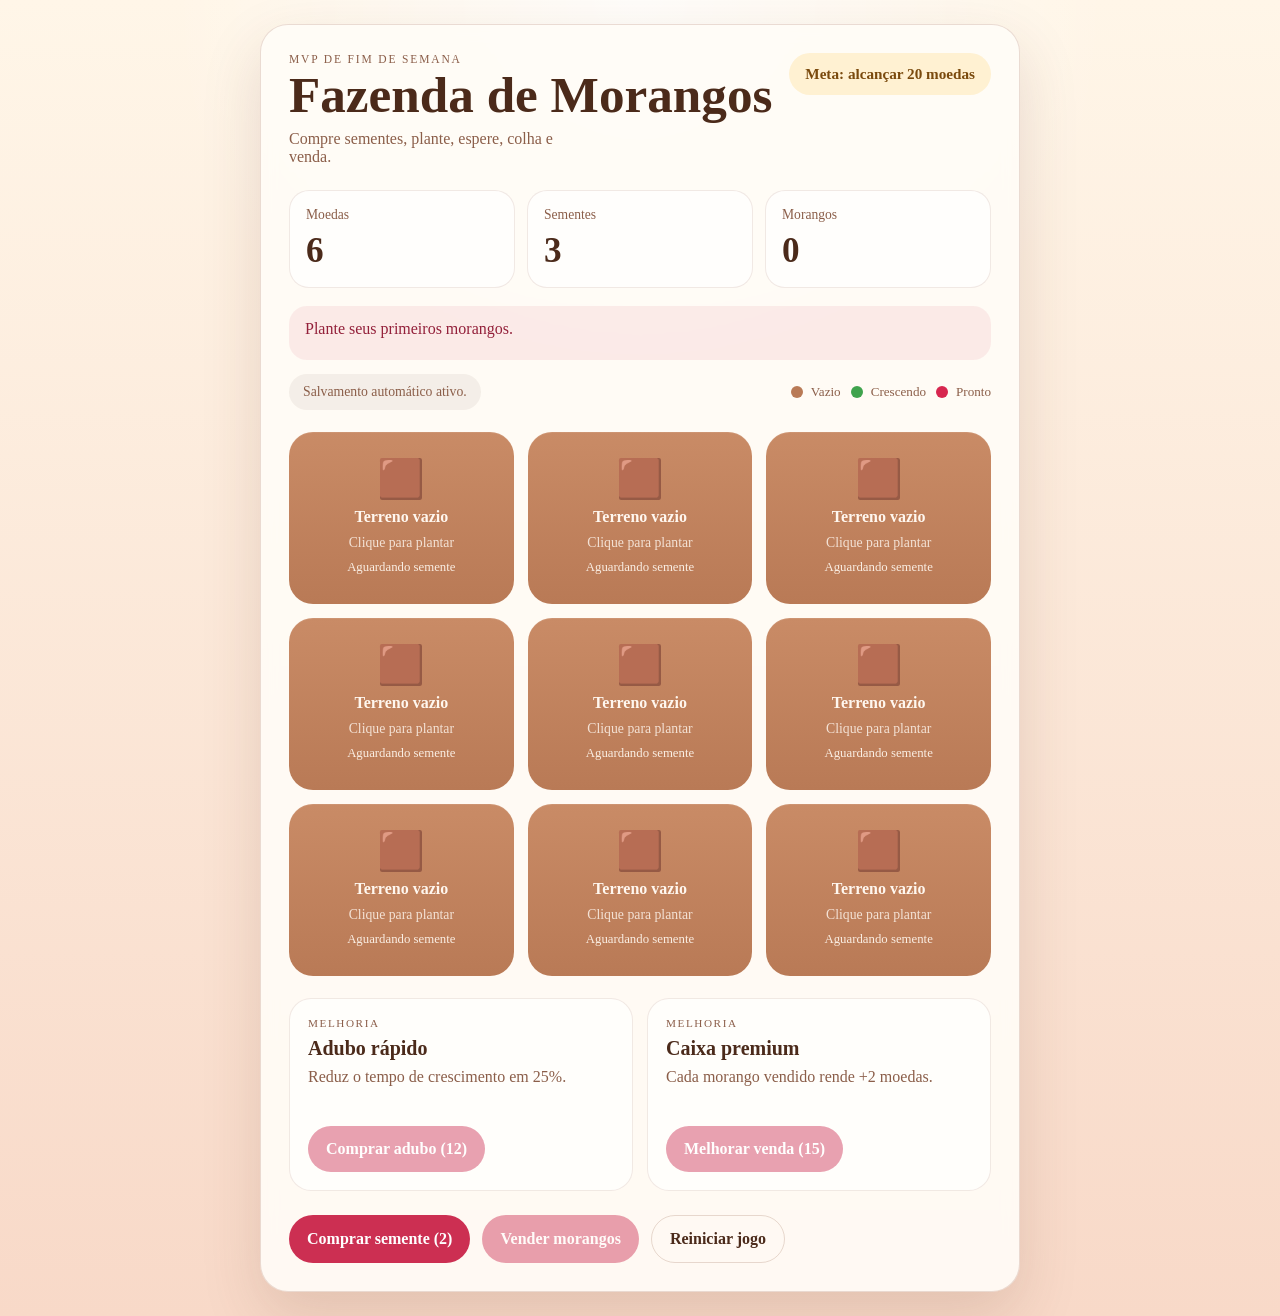
==== index.html @ a4a71c7f "feat: novos agentes" ====
<!DOCTYPE html>
<html lang="pt-BR">
  <head>
    <meta charset="UTF-8" />
    <meta name="viewport" content="width=device-width, initial-scale=1.0" />
    <title>Fazenda de Morangos</title>
    <link rel="stylesheet" href="style.css" />
  </head>
  <body>
    <main class="app">
      <section class="panel">
        <div class="panel__header">
          <div>
            <p class="eyebrow">MVP de fim de semana</p>
            <h1>Fazenda de Morangos</h1>
            <p class="subtitle">Compre sementes, plante, espere, colha e venda.</p>
          </div>
          <div class="goal" id="goalStatus" aria-live="polite">Meta: alcançar 20 moedas</div>
        </div>

        <section class="stats" aria-label="Recursos">
          <article class="stat">
            <span class="stat__label">Moedas</span>
            <strong class="stat__value" id="moneyCount">0</strong>
          </article>
          <article class="stat">
            <span class="stat__label">Sementes</span>
            <strong class="stat__value" id="seedCount">0</strong>
          </article>
          <article class="stat">
            <span class="stat__label">Morangos</span>
            <strong class="stat__value" id="berryCount">0</strong>
          </article>
        </section>

        <section class="status-bar">
          <p id="statusMessage" aria-live="polite">Plante seus primeiros morangos.</p>
        </section>

        <section class="meta-row" aria-label="Status do jogo">
          <div class="save-status" id="saveStatus" aria-live="polite">Salvamento automático pendente.</div>
          <div class="legend" aria-label="Estados dos canteiros">
            <span class="legend__item"><span class="legend__dot legend__dot--empty"></span>Vazio</span>
            <span class="legend__item"><span class="legend__dot legend__dot--growing"></span>Crescendo</span>
            <span class="legend__item"><span class="legend__dot legend__dot--ready"></span>Pronto</span>
          </div>
        </section>

        <section class="farm-section">
          <div class="farm-grid" id="farmGrid" aria-label="Grade da fazenda"></div>
        </section>

        <section class="upgrades" aria-label="Melhorias">
          <article class="upgrade-card">
            <p class="upgrade-card__eyebrow">Melhoria</p>
            <h2>Adubo rápido</h2>
            <p class="upgrade-card__text" id="fertilizerDescription">
              Reduz o tempo de crescimento em 25%.
            </p>
            <button class="action-btn" id="fertilizerButton" type="button">Comprar adubo (12)</button>
          </article>

          <article class="upgrade-card">
            <p class="upgrade-card__eyebrow">Melhoria</p>
            <h2>Caixa premium</h2>
            <p class="upgrade-card__text" id="marketDescription">
              Cada morango vendido rende +2 moedas.
            </p>
            <button class="action-btn" id="marketButton" type="button">Melhorar venda (15)</button>
          </article>
        </section>

        <section class="actions" aria-label="Ações">
          <button class="action-btn" id="buySeedButton" type="button">Comprar semente (2)</button>
          <button class="action-btn" id="sellButton" type="button">Vender morangos</button>
          <button class="action-btn action-btn--ghost" id="resetButton" type="button">Reiniciar jogo</button>
        </section>
      </section>
    </main>

    <script src="config.js"></script>
    <script src="game.js"></script>
  </body>
</html>
---- style.css ----
:root {
  --bg-top: #fff6e8;
  --bg-bottom: #f8d9c8;
  --panel: rgba(255, 252, 247, 0.92);
  --panel-border: rgba(137, 76, 51, 0.18);
  --text: #4b2a1a;
  --muted: #8b5e49;
  --accent: #cc2f52;
  --accent-dark: #93203a;
  --gold: #f3b347;
  --soil: #7a4a2e;
  --soil-dark: #643a23;
  --sprout: #3fa34d;
  --ready: #d7264f;
  --empty: #b97a56;
  --track: rgba(255, 255, 255, 0.26);
  --shadow: 0 24px 60px rgba(100, 53, 31, 0.15);
}

* {
  box-sizing: border-box;
}

body {
  margin: 0;
  min-height: 100vh;
  font-family: Georgia, "Times New Roman", serif;
  color: var(--text);
  background:
    radial-gradient(circle at top, rgba(255, 255, 255, 0.8), transparent 32%),
    linear-gradient(180deg, var(--bg-top), var(--bg-bottom));
}

button {
  font: inherit;
}

.app {
  min-height: 100vh;
  display: grid;
  place-items: center;
  padding: 24px;
}

.panel {
  width: min(100%, 760px);
  background: var(--panel);
  border: 1px solid var(--panel-border);
  border-radius: 28px;
  box-shadow: var(--shadow);
  padding: 28px;
  backdrop-filter: blur(8px);
}

.panel__header {
  display: flex;
  justify-content: space-between;
  gap: 16px;
  align-items: start;
}

.eyebrow {
  margin: 0 0 6px;
  text-transform: uppercase;
  letter-spacing: 0.16em;
  font-size: 0.72rem;
  color: var(--muted);
}

h1 {
  margin: 0;
  font-size: clamp(2.1rem, 4vw, 3.2rem);
  line-height: 0.95;
}

.subtitle {
  margin: 10px 0 0;
  max-width: 36ch;
  color: var(--muted);
}

.goal {
  flex-shrink: 0;
  padding: 12px 16px;
  border-radius: 999px;
  background: #fff1d2;
  color: #7a4a0d;
  font-size: 0.95rem;
  font-weight: 700;
  text-align: center;
}

.goal--won {
  background: #e6ffe8;
  color: #1c6a2b;
}

.stats {
  display: grid;
  grid-template-columns: repeat(3, minmax(0, 1fr));
  gap: 12px;
  margin-top: 24px;
}

.stat {
  padding: 16px;
  border-radius: 20px;
  background: rgba(255, 255, 255, 0.72);
  border: 1px solid rgba(137, 76, 51, 0.12);
}

.stat__label {
  display: block;
  font-size: 0.85rem;
  color: var(--muted);
}

.stat__value {
  display: block;
  margin-top: 8px;
  font-size: clamp(1.5rem, 3vw, 2.2rem);
}

.status-bar {
  margin-top: 18px;
  padding: 14px 16px;
  border-radius: 18px;
  background: rgba(204, 47, 82, 0.08);
  color: var(--accent-dark);
  min-height: 54px;
}

.status-bar p {
  margin: 0;
}

.meta-row {
  display: flex;
  justify-content: space-between;
  gap: 16px;
  align-items: center;
  margin-top: 14px;
}

.save-status {
  padding: 10px 14px;
  border-radius: 999px;
  background: rgba(75, 42, 26, 0.06);
  color: var(--muted);
  font-size: 0.86rem;
}

.legend {
  display: flex;
  flex-wrap: wrap;
  justify-content: end;
  gap: 10px;
  font-size: 0.82rem;
  color: var(--muted);
}

.legend__item {
  display: inline-flex;
  align-items: center;
  gap: 8px;
}

.legend__dot {
  width: 12px;
  height: 12px;
  border-radius: 999px;
}

.legend__dot--empty {
  background: var(--empty);
}

.legend__dot--growing {
  background: var(--sprout);
}

.legend__dot--ready {
  background: var(--ready);
}

.farm-section {
  margin-top: 22px;
}

.farm-grid {
  display: grid;
  grid-template-columns: repeat(3, minmax(0, 1fr));
  gap: 14px;
}

.plot {
  appearance: none;
  border: 0;
  border-radius: 24px;
  min-height: 172px;
  background: linear-gradient(180deg, var(--soil), var(--soil-dark));
  color: #fff7ef;
  padding: 16px;
  display: flex;
  flex-direction: column;
  align-items: center;
  justify-content: center;
  gap: 9px;
  cursor: pointer;
  transition:
    transform 140ms ease,
    box-shadow 140ms ease,
    filter 140ms ease;
  box-shadow: inset 0 1px 0 rgba(255, 255, 255, 0.08);
}

.plot:hover,
.plot:focus-visible {
  transform: translateY(-2px);
  box-shadow:
    inset 0 1px 0 rgba(255, 255, 255, 0.1),
    0 14px 28px rgba(100, 53, 31, 0.18);
  outline: none;
}

.plot__emoji {
  font-size: 2.4rem;
  line-height: 1;
}

.plot__name,
.plot__timer {
  text-align: center;
}

.plot__name {
  font-size: 1rem;
  font-weight: 700;
}

.plot__timer {
  font-size: 0.86rem;
  color: rgba(255, 247, 239, 0.82);
}

.plot__progress {
  width: 100%;
  height: 8px;
  border-radius: 999px;
  background: var(--track);
  overflow: hidden;
}

.plot__progress-fill {
  height: 100%;
  width: 0;
  border-radius: inherit;
  background: linear-gradient(90deg, #fff2c2, #fff8ef);
  transition: width 180ms linear;
}

.plot__hint {
  font-size: 0.8rem;
  color: rgba(255, 247, 239, 0.92);
}

.plot--empty {
  background: linear-gradient(180deg, #c98b66, var(--empty));
}

.plot--growing {
  background: linear-gradient(180deg, #4cae57, var(--sprout));
}

.plot--ready {
  background: linear-gradient(180deg, #f26a8d, var(--ready));
  animation: readyPulse 1s ease-in-out infinite alternate;
}

.upgrades {
  display: grid;
  grid-template-columns: repeat(2, minmax(0, 1fr));
  gap: 14px;
  margin-top: 22px;
}

.upgrade-card {
  padding: 18px;
  border-radius: 22px;
  background: rgba(255, 255, 255, 0.72);
  border: 1px solid rgba(137, 76, 51, 0.12);
}

.upgrade-card h2 {
  margin: 0;
  font-size: 1.25rem;
}

.upgrade-card__eyebrow {
  margin: 0 0 8px;
  text-transform: uppercase;
  letter-spacing: 0.14em;
  font-size: 0.7rem;
  color: var(--muted);
}

.upgrade-card__text {
  margin: 8px 0 16px;
  min-height: 42px;
  color: var(--muted);
}

@keyframes readyPulse {
  from {
    box-shadow:
      inset 0 1px 0 rgba(255, 255, 255, 0.1),
      0 0 0 rgba(210, 38, 79, 0.12);
  }

  to {
    box-shadow:
      inset 0 1px 0 rgba(255, 255, 255, 0.1),
      0 16px 30px rgba(210, 38, 79, 0.22);
  }
}

.actions {
  display: flex;
  flex-wrap: wrap;
  gap: 12px;
  margin-top: 24px;
}

.action-btn {
  border: 0;
  border-radius: 999px;
  padding: 14px 18px;
  background: var(--accent);
  color: white;
  font-weight: 700;
  cursor: pointer;
  transition:
    transform 140ms ease,
    opacity 140ms ease,
    background 140ms ease;
}

.action-btn:hover,
.action-btn:focus-visible {
  transform: translateY(-1px);
  background: var(--accent-dark);
  outline: none;
}

.action-btn:disabled {
  opacity: 0.45;
  cursor: not-allowed;
  transform: none;
}

.action-btn--ghost {
  background: transparent;
  color: var(--text);
  border: 1px solid rgba(137, 76, 51, 0.2);
}

.action-btn--ghost:hover,
.action-btn--ghost:focus-visible {
  background: rgba(137, 76, 51, 0.08);
}

@media (max-width: 640px) {
  .panel {
    padding: 20px;
    border-radius: 24px;
  }

  .panel__header {
    flex-direction: column;
  }

  .goal {
    width: 100%;
  }

  .stats {
    grid-template-columns: 1fr;
  }

  .meta-row {
    flex-direction: column;
    align-items: stretch;
  }

  .legend {
    justify-content: start;
  }

  .farm-grid {
    gap: 10px;
  }

  .plot {
    min-height: 114px;
    border-radius: 20px;
  }

  .upgrades {
    grid-template-columns: 1fr;
  }

  .actions {
    flex-direction: column;
  }

  .action-btn {
    width: 100%;
  }
}
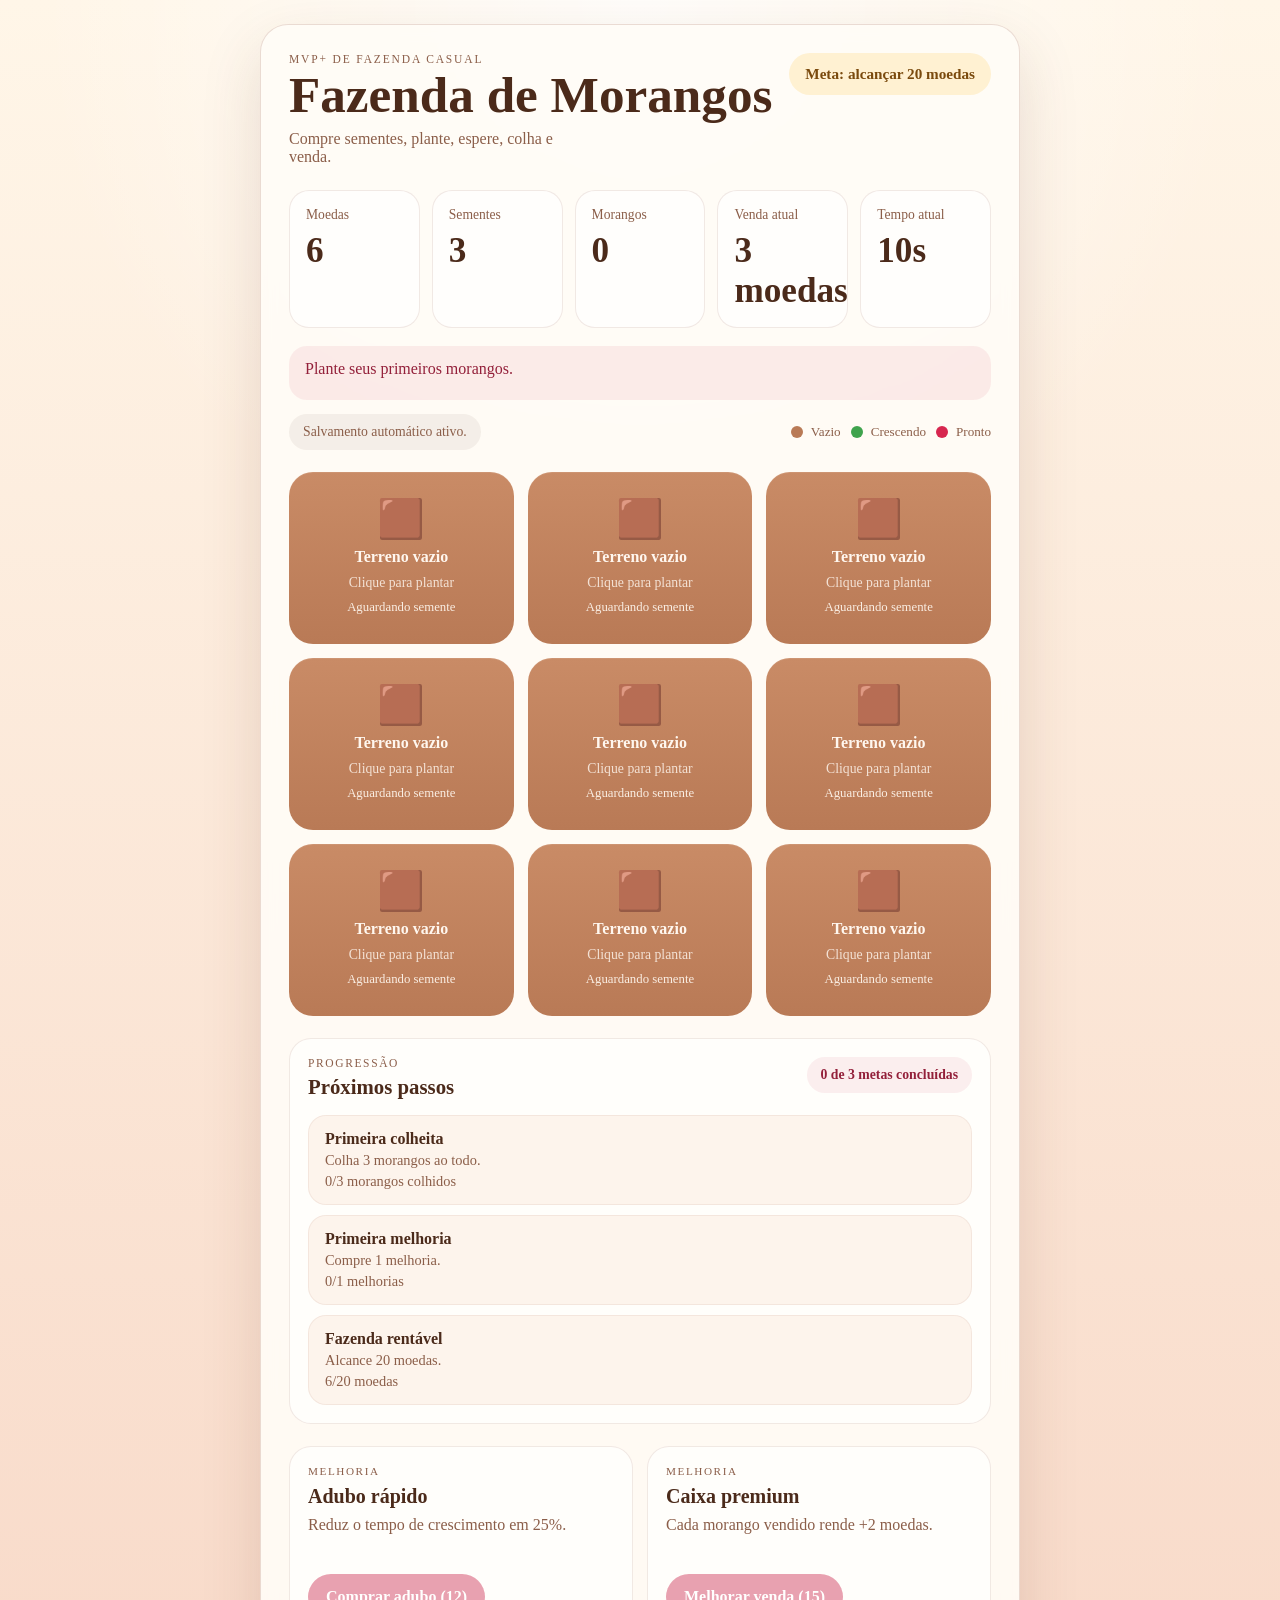
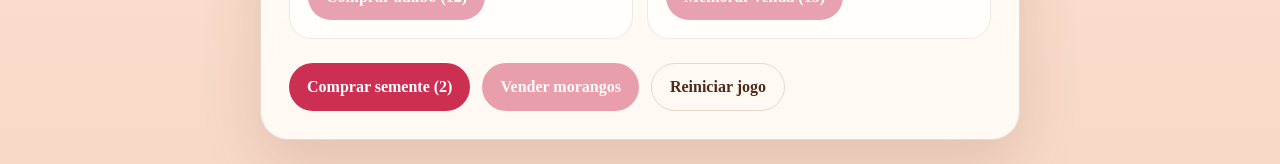
==== commit c4a3df52: "feat: sprint 1" ====
--- a/index.html
+++ b/index.html
@@ -11,7 +11,7 @@
       <section class="panel">
         <div class="panel__header">
           <div>
-            <p class="eyebrow">MVP de fim de semana</p>
+            <p class="eyebrow">MVP+ de fazenda casual</p>
             <h1>Fazenda de Morangos</h1>
             <p class="subtitle">Compre sementes, plante, espere, colha e venda.</p>
           </div>
@@ -31,6 +31,14 @@
             <span class="stat__label">Morangos</span>
             <strong class="stat__value" id="berryCount">0</strong>
           </article>
+          <article class="stat">
+            <span class="stat__label">Venda atual</span>
+            <strong class="stat__value" id="sellPriceValue">3 moedas</strong>
+          </article>
+          <article class="stat">
+            <span class="stat__label">Tempo atual</span>
+            <strong class="stat__value" id="growthTimeValue">10s</strong>
+          </article>
         </section>
 
         <section class="status-bar">
@@ -48,6 +56,17 @@
 
         <section class="farm-section">
           <div class="farm-grid" id="farmGrid" aria-label="Grade da fazenda"></div>
+        </section>
+
+        <section class="progression" aria-label="Progresso">
+          <div class="progression__header">
+            <div>
+              <p class="progression__eyebrow">Progressão</p>
+              <h2>Próximos passos</h2>
+            </div>
+            <div class="progression__summary" id="progressSummary">0 de 3 metas concluídas</div>
+          </div>
+          <ul class="goal-list" id="goalList" aria-live="polite"></ul>
         </section>
 
         <section class="upgrades" aria-label="Melhorias">
--- a/style.css
+++ b/style.css
@@ -97,7 +97,7 @@
 
 .stats {
   display: grid;
-  grid-template-columns: repeat(3, minmax(0, 1fr));
+  grid-template-columns: repeat(5, minmax(0, 1fr));
   gap: 12px;
   margin-top: 24px;
 }
@@ -185,6 +185,76 @@
 
 .farm-section {
   margin-top: 22px;
+}
+
+.progression {
+  margin-top: 22px;
+  padding: 18px;
+  border-radius: 22px;
+  background: rgba(255, 255, 255, 0.72);
+  border: 1px solid rgba(137, 76, 51, 0.12);
+}
+
+.progression__header {
+  display: flex;
+  justify-content: space-between;
+  gap: 16px;
+  align-items: start;
+}
+
+.progression__eyebrow {
+  margin: 0 0 6px;
+  text-transform: uppercase;
+  letter-spacing: 0.14em;
+  font-size: 0.72rem;
+  color: var(--muted);
+}
+
+.progression h2 {
+  margin: 0;
+  font-size: 1.3rem;
+}
+
+.progression__summary {
+  flex-shrink: 0;
+  padding: 10px 14px;
+  border-radius: 999px;
+  background: rgba(204, 47, 82, 0.08);
+  color: var(--accent-dark);
+  font-size: 0.86rem;
+  font-weight: 700;
+}
+
+.goal-list {
+  list-style: none;
+  margin: 16px 0 0;
+  padding: 0;
+  display: grid;
+  gap: 10px;
+}
+
+.goal-item {
+  display: grid;
+  gap: 4px;
+  padding: 14px 16px;
+  border-radius: 18px;
+  background: rgba(248, 217, 200, 0.3);
+  border: 1px solid rgba(137, 76, 51, 0.08);
+}
+
+.goal-item--done {
+  background: rgba(120, 196, 133, 0.18);
+  border-color: rgba(28, 106, 43, 0.18);
+}
+
+.goal-item__title {
+  font-weight: 700;
+}
+
+.goal-item__description,
+.goal-item__meta {
+  color: var(--muted);
+  font-size: 0.9rem;
 }
 
 .farm-grid {
@@ -384,7 +454,7 @@
   }
 
   .stats {
-    grid-template-columns: 1fr;
+    grid-template-columns: repeat(2, minmax(0, 1fr));
   }
 
   .meta-row {
@@ -405,6 +475,10 @@
     border-radius: 20px;
   }
 
+  .progression__header {
+    flex-direction: column;
+  }
+
   .upgrades {
     grid-template-columns: 1fr;
   }
@@ -417,3 +491,9 @@
     width: 100%;
   }
 }
+
+@media (max-width: 420px) {
+  .stats {
+    grid-template-columns: 1fr;
+  }
+}
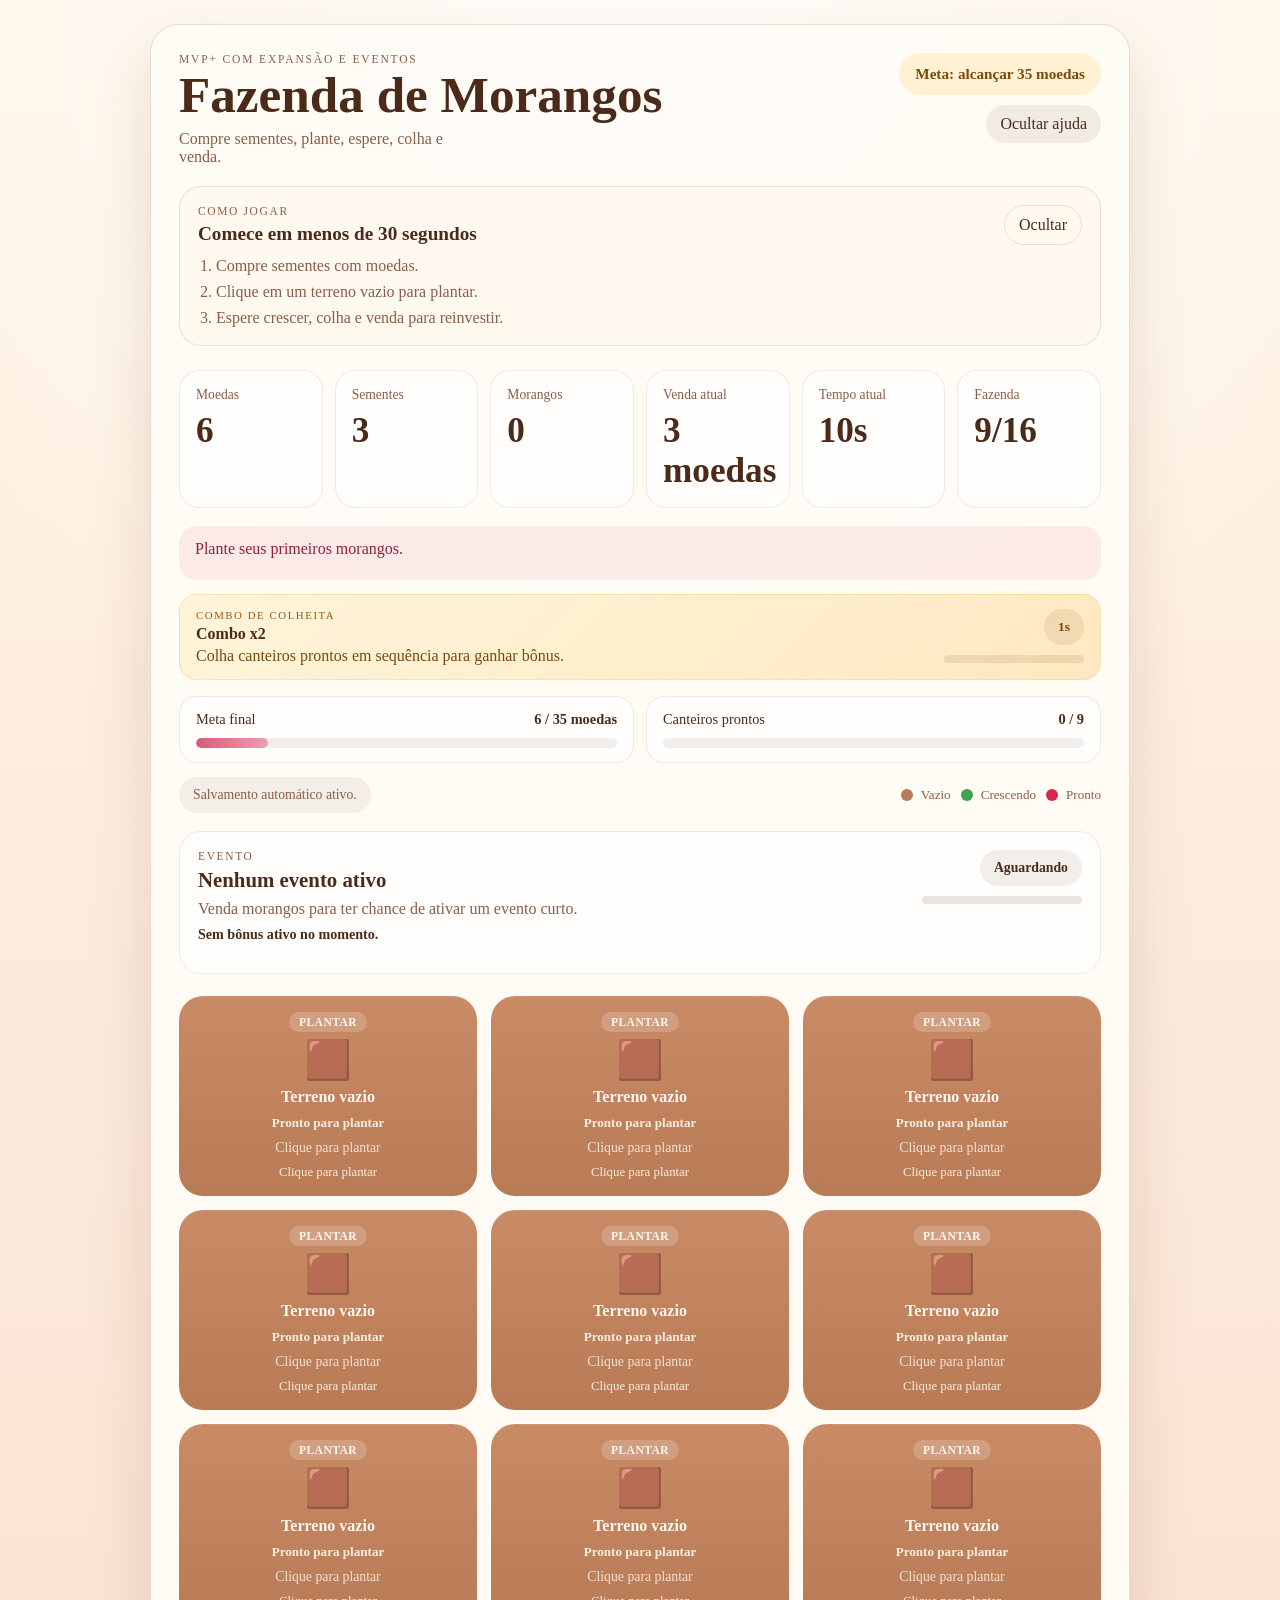
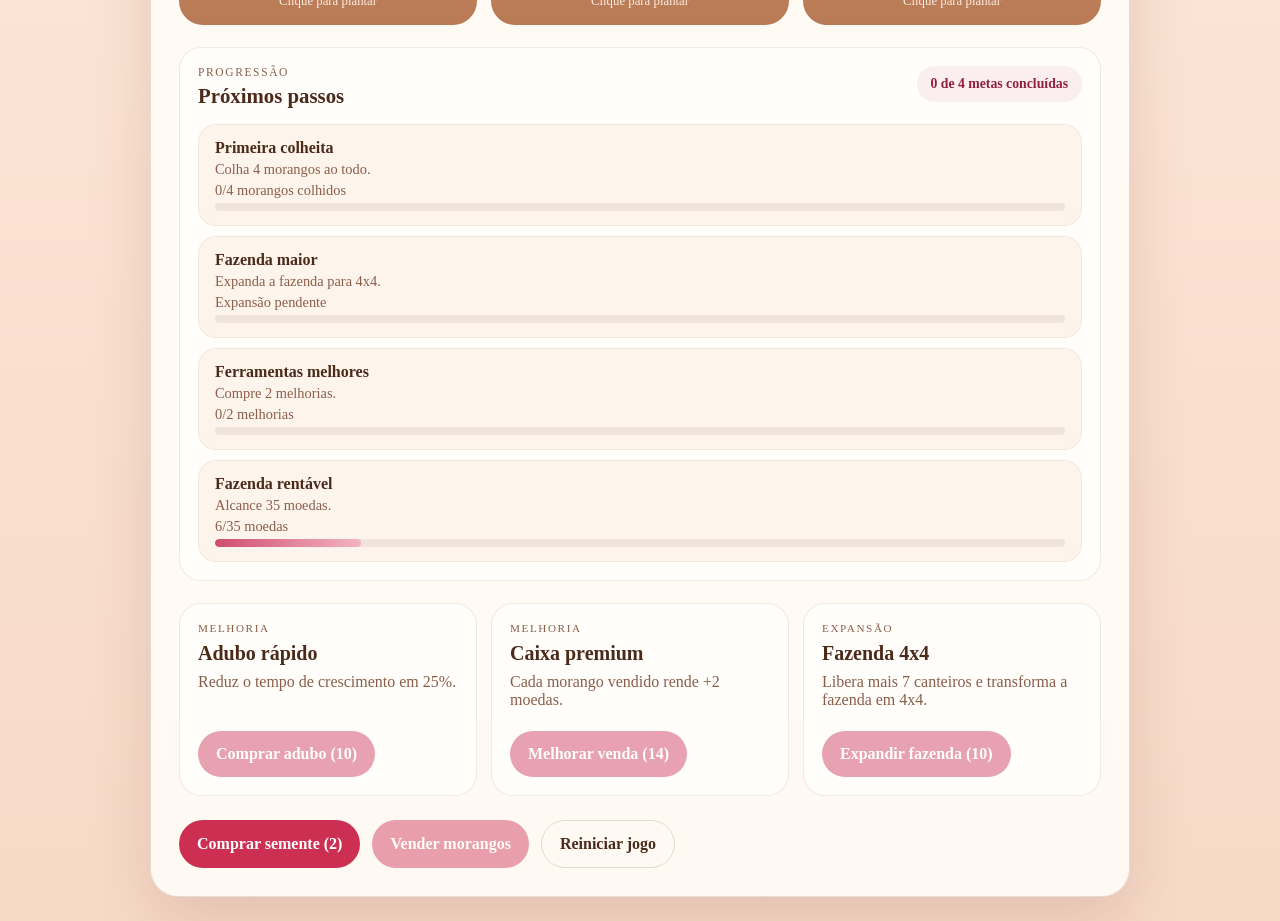
==== commit 88953178: "feat: implement harvest combo system, enhance event feedback, and improve save/load stability." ====
--- a/index.html
+++ b/index.html
@@ -11,38 +11,100 @@
       <section class="panel">
         <div class="panel__header">
           <div>
-            <p class="eyebrow">MVP+ de fazenda casual</p>
+            <p class="eyebrow">MVP+ com expansão e eventos</p>
             <h1>Fazenda de Morangos</h1>
             <p class="subtitle">Compre sementes, plante, espere, colha e venda.</p>
           </div>
-          <div class="goal" id="goalStatus" aria-live="polite">Meta: alcançar 20 moedas</div>
+          <div class="header-side">
+            <div class="goal" id="goalStatus" aria-live="polite">Meta: alcançar 35 moedas</div>
+            <button class="helper-btn" id="helpToggleButton" type="button" aria-expanded="true">Ajuda rápida</button>
+          </div>
         </div>
 
+        <section class="help-panel" id="helpPanel" aria-label="Ajuda inicial">
+          <div class="help-panel__header">
+            <div>
+              <p class="help-panel__eyebrow">Como jogar</p>
+              <h2>Comece em menos de 30 segundos</h2>
+            </div>
+            <button class="helper-btn helper-btn--ghost" id="helpDismissButton" type="button">Ocultar</button>
+          </div>
+          <ol class="help-steps">
+            <li>Compre sementes com moedas.</li>
+            <li>Clique em um terreno vazio para plantar.</li>
+            <li>Espere crescer, colha e venda para reinvestir.</li>
+          </ol>
+        </section>
+
         <section class="stats" aria-label="Recursos">
-          <article class="stat">
+          <article class="stat" id="moneyCard">
             <span class="stat__label">Moedas</span>
             <strong class="stat__value" id="moneyCount">0</strong>
           </article>
-          <article class="stat">
+          <article class="stat" id="seedCard">
             <span class="stat__label">Sementes</span>
             <strong class="stat__value" id="seedCount">0</strong>
           </article>
-          <article class="stat">
+          <article class="stat" id="berryCard">
             <span class="stat__label">Morangos</span>
             <strong class="stat__value" id="berryCount">0</strong>
           </article>
-          <article class="stat">
+          <article class="stat" id="sellPriceCard">
             <span class="stat__label">Venda atual</span>
             <strong class="stat__value" id="sellPriceValue">3 moedas</strong>
           </article>
-          <article class="stat">
+          <article class="stat" id="growthTimeCard">
             <span class="stat__label">Tempo atual</span>
             <strong class="stat__value" id="growthTimeValue">10s</strong>
+          </article>
+          <article class="stat" id="plotCountCard">
+            <span class="stat__label">Fazenda</span>
+            <strong class="stat__value" id="plotCountValue">9/16</strong>
           </article>
         </section>
 
         <section class="status-bar">
           <p id="statusMessage" aria-live="polite">Plante seus primeiros morangos.</p>
+        </section>
+
+        <section class="combo-strip" id="comboStrip" aria-live="polite" hidden>
+          <div>
+            <p class="combo-strip__eyebrow">Combo de colheita</p>
+            <strong class="combo-strip__title" id="comboTitle">Combo x2</strong>
+            <p class="combo-strip__text" id="comboText">Colha canteiros prontos em sequência para ganhar bônus.</p>
+          </div>
+          <div class="combo-strip__aside">
+            <div class="combo-strip__timer" id="comboTimer">1s</div>
+            <div class="combo-strip__progress">
+              <div class="combo-strip__progress-fill" id="comboProgressBar"></div>
+            </div>
+          </div>
+        </section>
+
+        <section class="milestone-toast" id="milestoneToast" aria-live="polite" hidden>
+          <strong class="milestone-toast__title">Meta concluída</strong>
+          <p class="milestone-toast__text" id="milestoneToastText"></p>
+        </section>
+
+        <section class="progress-strip" aria-label="Indicadores de progresso">
+          <article class="progress-card">
+            <div class="progress-card__head">
+              <span>Meta final</span>
+              <strong id="moneyGoalProgressLabel">0 / 35 moedas</strong>
+            </div>
+            <div class="progress-card__bar">
+              <div class="progress-card__fill" id="moneyGoalProgressBar"></div>
+            </div>
+          </article>
+          <article class="progress-card">
+            <div class="progress-card__head">
+              <span>Canteiros prontos</span>
+              <strong id="readyPlotProgressLabel">0 / 9</strong>
+            </div>
+            <div class="progress-card__bar">
+              <div class="progress-card__fill progress-card__fill--ready" id="readyPlotProgressBar"></div>
+            </div>
+          </article>
         </section>
 
         <section class="meta-row" aria-label="Status do jogo">
@@ -51,6 +113,22 @@
             <span class="legend__item"><span class="legend__dot legend__dot--empty"></span>Vazio</span>
             <span class="legend__item"><span class="legend__dot legend__dot--growing"></span>Crescendo</span>
             <span class="legend__item"><span class="legend__dot legend__dot--ready"></span>Pronto</span>
+          </div>
+        </section>
+
+        <section class="event-banner event-banner--idle" id="eventBanner" aria-live="polite">
+          <div>
+            <p class="event-banner__eyebrow">Evento</p>
+            <h2 id="eventTitle">Nenhum evento ativo</h2>
+            <p class="event-banner__text" id="eventDescription">Venda morangos para ter chance de ativar um evento curto.</p>
+            <p class="event-banner__effect" id="eventEffect">Sem bônus ativo no momento.</p>
+            <div class="event-banner__tags" id="eventTags" hidden></div>
+          </div>
+          <div class="event-banner__aside">
+            <div class="event-banner__timer" id="eventTimer">Aguardando</div>
+            <div class="event-banner__progress">
+              <div class="event-banner__progress-fill" id="eventProgressBar"></div>
+            </div>
           </div>
         </section>
 
@@ -64,7 +142,7 @@
               <p class="progression__eyebrow">Progressão</p>
               <h2>Próximos passos</h2>
             </div>
-            <div class="progression__summary" id="progressSummary">0 de 3 metas concluídas</div>
+            <div class="progression__summary" id="progressSummary">0 de 4 metas concluídas</div>
           </div>
           <ul class="goal-list" id="goalList" aria-live="polite"></ul>
         </section>
@@ -76,7 +154,7 @@
             <p class="upgrade-card__text" id="fertilizerDescription">
               Reduz o tempo de crescimento em 25%.
             </p>
-            <button class="action-btn" id="fertilizerButton" type="button">Comprar adubo (12)</button>
+            <button class="action-btn" id="fertilizerButton" type="button">Comprar adubo (10)</button>
           </article>
 
           <article class="upgrade-card">
@@ -85,7 +163,16 @@
             <p class="upgrade-card__text" id="marketDescription">
               Cada morango vendido rende +2 moedas.
             </p>
-            <button class="action-btn" id="marketButton" type="button">Melhorar venda (15)</button>
+            <button class="action-btn" id="marketButton" type="button">Melhorar venda (14)</button>
+          </article>
+
+          <article class="upgrade-card">
+            <p class="upgrade-card__eyebrow">Expansão</p>
+            <h2>Fazenda 4x4</h2>
+            <p class="upgrade-card__text" id="expansionDescription">
+              Libera mais 7 canteiros e amplia a produção.
+            </p>
+            <button class="action-btn" id="expandFarmButton" type="button">Expandir fazenda (10)</button>
           </article>
         </section>
 
--- a/style.css
+++ b/style.css
@@ -43,7 +43,7 @@
 }
 
 .panel {
-  width: min(100%, 760px);
+  width: min(100%, 980px);
   background: var(--panel);
   border: 1px solid var(--panel-border);
   border-radius: 28px;
@@ -59,6 +59,12 @@
   align-items: start;
 }
 
+.header-side {
+  display: grid;
+  gap: 10px;
+  justify-items: end;
+}
+
 .eyebrow {
   margin: 0 0 6px;
   text-transform: uppercase;
@@ -95,9 +101,65 @@
   color: #1c6a2b;
 }
 
+.helper-btn {
+  border: 0;
+  border-radius: 999px;
+  padding: 10px 14px;
+  background: rgba(75, 42, 26, 0.08);
+  color: var(--text);
+  cursor: pointer;
+}
+
+.helper-btn--ghost {
+  background: transparent;
+  border: 1px solid rgba(137, 76, 51, 0.16);
+}
+
+.help-panel {
+  margin-top: 20px;
+  padding: 18px;
+  border-radius: 22px;
+  background: rgba(255, 249, 239, 0.9);
+  border: 1px solid rgba(137, 76, 51, 0.14);
+}
+
+.help-panel[hidden] {
+  display: none;
+}
+
+.help-panel__header {
+  display: flex;
+  justify-content: space-between;
+  gap: 12px;
+  align-items: start;
+}
+
+.help-panel__eyebrow {
+  margin: 0 0 6px;
+  text-transform: uppercase;
+  letter-spacing: 0.14em;
+  font-size: 0.72rem;
+  color: var(--muted);
+}
+
+.help-panel h2 {
+  margin: 0;
+  font-size: 1.2rem;
+}
+
+.help-steps {
+  margin: 12px 0 0;
+  padding-left: 18px;
+  color: var(--muted);
+}
+
+.help-steps li + li {
+  margin-top: 8px;
+}
+
 .stats {
   display: grid;
-  grid-template-columns: repeat(5, minmax(0, 1fr));
+  grid-template-columns: repeat(6, minmax(0, 1fr));
   gap: 12px;
   margin-top: 24px;
 }
@@ -107,6 +169,12 @@
   border-radius: 20px;
   background: rgba(255, 255, 255, 0.72);
   border: 1px solid rgba(137, 76, 51, 0.12);
+}
+
+.stat--highlight {
+  background: rgba(255, 248, 223, 0.95);
+  border-color: rgba(243, 179, 71, 0.45);
+  box-shadow: inset 0 0 0 1px rgba(243, 179, 71, 0.08);
 }
 
 .stat__label {
@@ -134,6 +202,129 @@
   margin: 0;
 }
 
+.milestone-toast {
+  margin-top: 14px;
+  padding: 14px 16px;
+  border-radius: 18px;
+  background: linear-gradient(135deg, rgba(230, 255, 232, 0.95), rgba(170, 223, 180, 0.72));
+  border: 1px solid rgba(28, 106, 43, 0.18);
+}
+
+.milestone-toast__title,
+.milestone-toast__text {
+  margin: 0;
+}
+
+.milestone-toast__text {
+  margin-top: 4px;
+  color: #2a6532;
+}
+
+.combo-strip {
+  display: flex;
+  justify-content: space-between;
+  align-items: start;
+  gap: 16px;
+  margin-top: 14px;
+  padding: 14px 16px;
+  border-radius: 18px;
+  background: linear-gradient(135deg, rgba(255, 244, 216, 0.96), rgba(255, 211, 138, 0.48));
+  border: 1px solid rgba(243, 179, 71, 0.28);
+}
+
+.combo-strip__eyebrow {
+  margin: 0 0 4px;
+  text-transform: uppercase;
+  letter-spacing: 0.14em;
+  font-size: 0.68rem;
+  color: #9a5a14;
+}
+
+.combo-strip__title,
+.combo-strip__text {
+  margin: 0;
+}
+
+.combo-strip__text {
+  margin-top: 4px;
+  color: #7a4a0d;
+}
+
+.combo-strip__aside {
+  display: grid;
+  gap: 10px;
+  justify-items: end;
+  min-width: 140px;
+}
+
+.combo-strip__timer {
+  padding: 10px 14px;
+  border-radius: 999px;
+  background: rgba(122, 74, 13, 0.1);
+  color: #7a4a0d;
+  font-size: 0.84rem;
+  font-weight: 700;
+}
+
+.combo-strip__progress {
+  width: 100%;
+  height: 8px;
+  border-radius: 999px;
+  background: rgba(122, 74, 13, 0.12);
+  overflow: hidden;
+}
+
+.combo-strip__progress-fill {
+  width: 0;
+  height: 100%;
+  border-radius: inherit;
+  background: linear-gradient(90deg, #f0a023, #ffd27a);
+  transition: width 120ms linear;
+}
+
+.progress-strip {
+  display: grid;
+  grid-template-columns: repeat(2, minmax(0, 1fr));
+  gap: 12px;
+  margin-top: 16px;
+}
+
+.progress-card {
+  padding: 14px 16px;
+  border-radius: 18px;
+  background: rgba(255, 255, 255, 0.72);
+  border: 1px solid rgba(137, 76, 51, 0.12);
+}
+
+.progress-card__head {
+  display: flex;
+  justify-content: space-between;
+  gap: 10px;
+  align-items: center;
+  font-size: 0.9rem;
+}
+
+.progress-card__bar {
+  width: 100%;
+  height: 10px;
+  margin-top: 10px;
+  border-radius: 999px;
+  background: rgba(75, 42, 26, 0.08);
+  overflow: hidden;
+}
+
+.progress-card__fill {
+  width: 0;
+  height: 100%;
+  border-radius: inherit;
+  background: linear-gradient(90deg, #d95a79, #f19db0);
+  transition: width 160ms linear;
+}
+
+.progress-card__fill--ready {
+  background: linear-gradient(90deg, #45aa54, #8fe09b);
+}
+
 .meta-row {
   display: flex;
   justify-content: space-between;
@@ -181,6 +372,109 @@
 
 .legend__dot--ready {
   background: var(--ready);
+}
+
+.event-banner {
+  display: flex;
+  justify-content: space-between;
+  align-items: start;
+  gap: 16px;
+  margin-top: 18px;
+  padding: 18px;
+  border-radius: 22px;
+  border: 1px solid rgba(137, 76, 51, 0.12);
+  background: rgba(255, 255, 255, 0.72);
+}
+
+.event-banner--idle {
+  background: rgba(255, 255, 255, 0.72);
+}
+
+.event-banner--sunshine {
+  background: linear-gradient(135deg, rgba(255, 241, 210, 0.95), rgba(243, 179, 71, 0.38));
+}
+
+.event-banner--drizzle {
+  background: linear-gradient(135deg, rgba(225, 244, 255, 0.95), rgba(106, 170, 209, 0.34));
+}
+
+.event-banner--market {
+  background: linear-gradient(135deg, rgba(255, 243, 228, 0.95), rgba(227, 129, 81, 0.32));
+}
+
+.event-banner__eyebrow {
+  margin: 0 0 6px;
+  text-transform: uppercase;
+  letter-spacing: 0.14em;
+  font-size: 0.72rem;
+  color: var(--muted);
+}
+
+.event-banner h2 {
+  margin: 0;
+  font-size: 1.3rem;
+}
+
+.event-banner__text {
+  margin: 8px 0 0;
+  color: var(--muted);
+}
+
+.event-banner__effect {
+  margin: 8px 0 0;
+  font-size: 0.88rem;
+  font-weight: 700;
+}
+
+.event-banner__tags {
+  display: flex;
+  flex-wrap: wrap;
+  gap: 8px;
+  margin-top: 12px;
+}
+
+.event-banner__tag {
+  display: inline-flex;
+  align-items: center;
+  min-height: 30px;
+  padding: 6px 10px;
+  border-radius: 999px;
+  background: rgba(75, 42, 26, 0.1);
+  color: var(--text);
+  font-size: 0.78rem;
+  font-weight: 700;
+}
+
+.event-banner__timer {
+  flex-shrink: 0;
+  padding: 10px 14px;
+  border-radius: 999px;
+  background: rgba(75, 42, 26, 0.08);
+  color: var(--text);
+  font-size: 0.86rem;
+  font-weight: 700;
+}
+
+.event-banner__aside {
+  display: grid;
+  gap: 10px;
+  justify-items: end;
+}
+
+.event-banner__progress {
+  width: 160px;
+  height: 8px;
+  border-radius: 999px;
+  background: rgba(75, 42, 26, 0.12);
+  overflow: hidden;
+}
+
+.event-banner__progress-fill {
+  width: 0;
+  height: 100%;
+  border-radius: inherit;
+  background: linear-gradient(90deg, rgba(75, 42, 26, 0.75), rgba(75, 42, 26, 0.28));
+  transition: width 160ms linear;
 }
 
 .farm-section {
@@ -257,10 +551,30 @@
   font-size: 0.9rem;
 }
 
+.goal-item__bar {
+  width: 100%;
+  height: 8px;
+  border-radius: 999px;
+  background: rgba(75, 42, 26, 0.08);
+  overflow: hidden;
+}
+
+.goal-item__fill {
+  width: 0;
+  height: 100%;
+  border-radius: inherit;
+  background: linear-gradient(90deg, #cf4e6e, #f3b4c2);
+  transition: width 180ms ease;
+}
+
 .farm-grid {
   display: grid;
   grid-template-columns: repeat(3, minmax(0, 1fr));
   gap: 14px;
+}
+
+.farm-grid--expanded {
+  grid-template-columns: repeat(4, minmax(0, 1fr));
 }
 
 .plot {
@@ -293,18 +607,41 @@
   outline: none;
 }
 
+.plot--attention {
+  box-shadow:
+    inset 0 1px 0 rgba(255, 255, 255, 0.1),
+    0 0 0 3px rgba(255, 255, 255, 0.16);
+}
+
 .plot__emoji {
   font-size: 2.4rem;
   line-height: 1;
 }
 
+.plot__badge {
+  padding: 4px 10px;
+  border-radius: 999px;
+  background: rgba(255, 255, 255, 0.18);
+  font-size: 0.72rem;
+  font-weight: 700;
+  letter-spacing: 0.04em;
+  text-transform: uppercase;
+}
+
 .plot__name,
+.plot__stage,
 .plot__timer {
   text-align: center;
 }
 
 .plot__name {
   font-size: 1rem;
+  font-weight: 700;
+}
+
+.plot__stage {
+  font-size: 0.82rem;
+  color: rgba(255, 247, 239, 0.92);
   font-weight: 700;
 }
 
@@ -342,14 +679,26 @@
   background: linear-gradient(180deg, #4cae57, var(--sprout));
 }
 
+.plot--growing .plot__badge {
+  background: rgba(255, 255, 255, 0.24);
+}
+
 .plot--ready {
   background: linear-gradient(180deg, #f26a8d, var(--ready));
   animation: readyPulse 1s ease-in-out infinite alternate;
 }
 
+.plot--ready .plot__badge {
+  background: rgba(255, 255, 255, 0.28);
+}
+
+.plot--harvested {
+  animation: harvestFlash 420ms ease-out;
+}
+
 .upgrades {
   display: grid;
-  grid-template-columns: repeat(2, minmax(0, 1fr));
+  grid-template-columns: repeat(3, minmax(0, 1fr));
   gap: 14px;
   margin-top: 22px;
 }
@@ -394,6 +743,18 @@
   }
 }
 
+@keyframes harvestFlash {
+  0% {
+    transform: scale(0.96);
+    filter: brightness(1.35);
+  }
+
+  100% {
+    transform: scale(1);
+    filter: brightness(1);
+  }
+}
+
 .actions {
   display: flex;
   flex-wrap: wrap;
@@ -428,6 +789,10 @@
   transform: none;
 }
 
+.action-btn--highlight {
+  box-shadow: 0 0 0 3px rgba(243, 179, 71, 0.2);
+}
+
 .action-btn--ghost {
   background: transparent;
   color: var(--text);
@@ -453,8 +818,23 @@
     width: 100%;
   }
 
+  .header-side {
+    width: 100%;
+    justify-items: stretch;
+  }
+
   .stats {
     grid-template-columns: repeat(2, minmax(0, 1fr));
+  }
+
+  .help-panel__header,
+  .progress-card__head {
+    flex-direction: column;
+    align-items: start;
+  }
+
+  .progress-strip {
+    grid-template-columns: 1fr;
   }
 
   .meta-row {
@@ -462,6 +842,30 @@
     align-items: stretch;
   }
 
+  .event-banner {
+    flex-direction: column;
+  }
+
+  .combo-strip {
+    flex-direction: column;
+  }
+
+  .event-banner__aside {
+    justify-items: stretch;
+  }
+
+  .combo-strip__aside {
+    justify-items: stretch;
+  }
+
+  .event-banner__progress {
+    width: 100%;
+  }
+
+  .combo-strip__progress {
+    width: 100%;
+  }
+
   .legend {
     justify-content: start;
   }
@@ -496,4 +900,9 @@
   .stats {
     grid-template-columns: 1fr;
   }
-}
+
+  .farm-grid,
+  .farm-grid--expanded {
+    grid-template-columns: repeat(2, minmax(0, 1fr));
+  }
+}
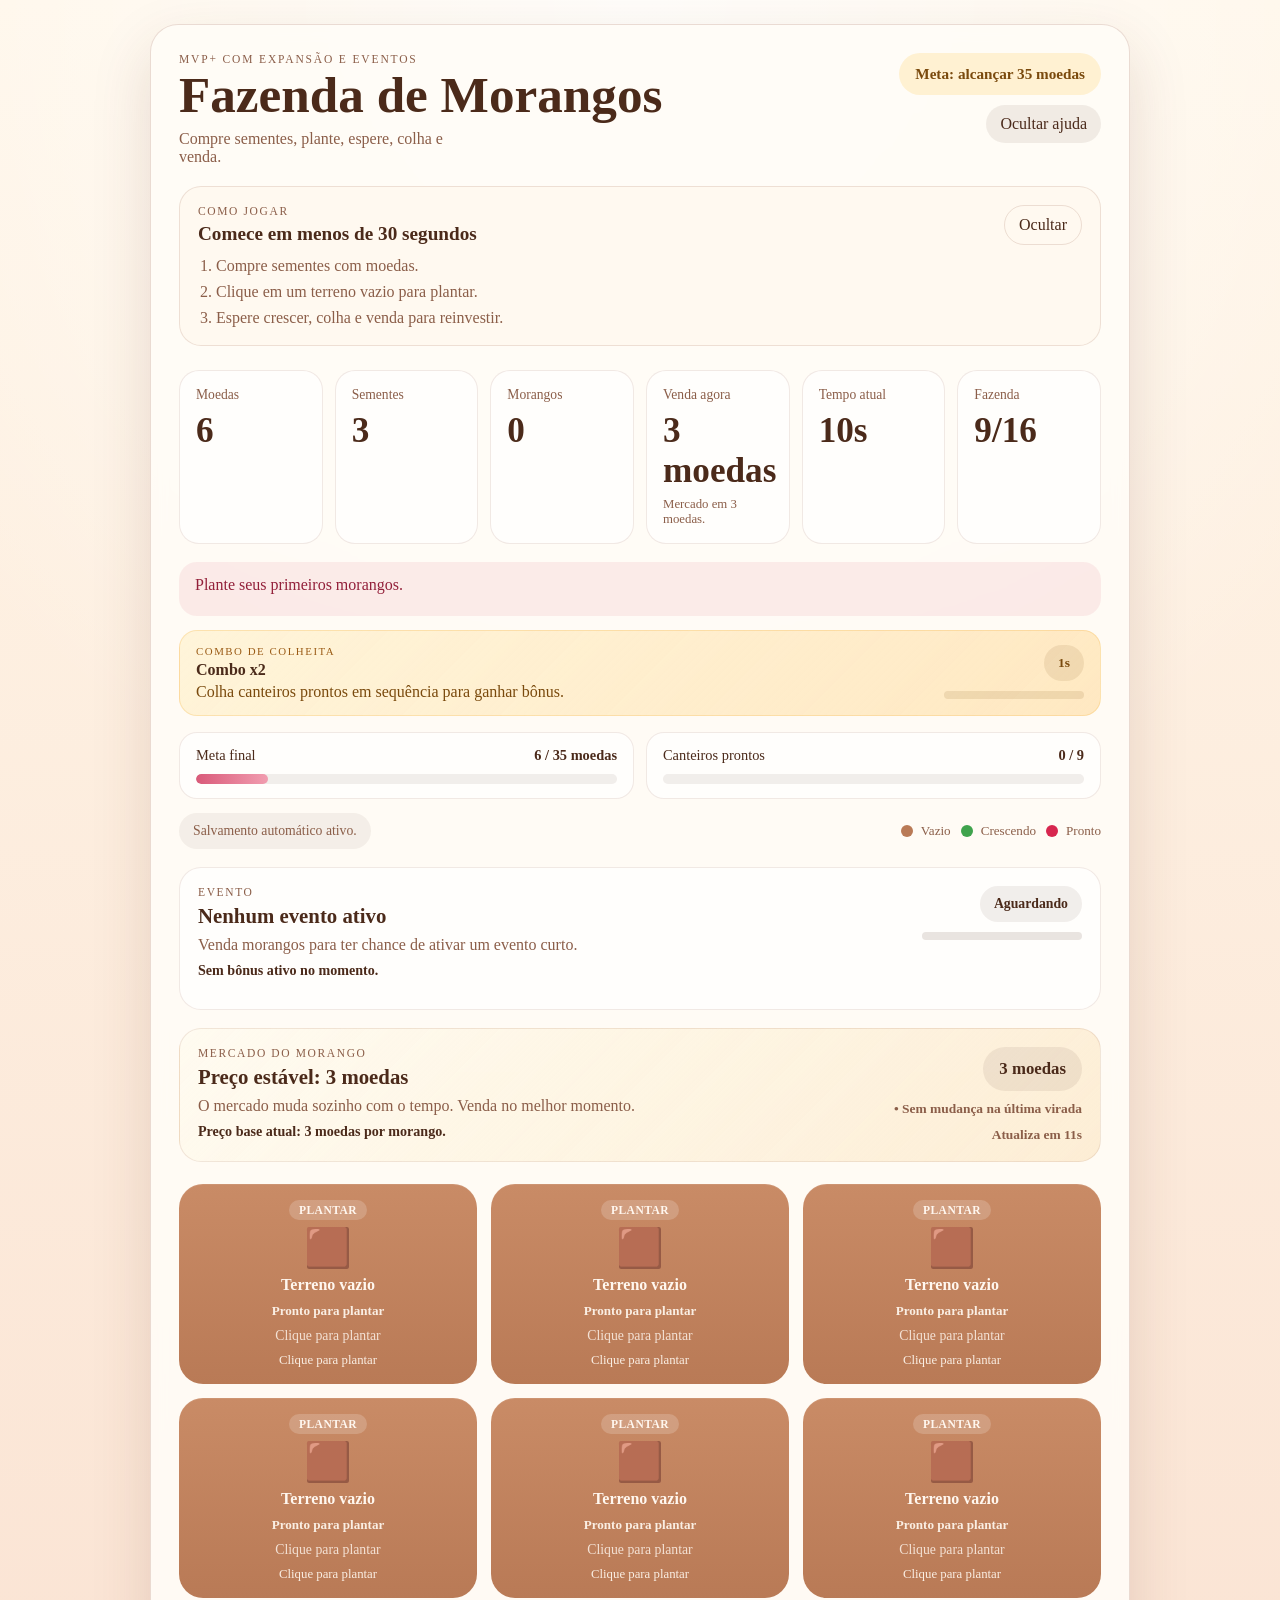
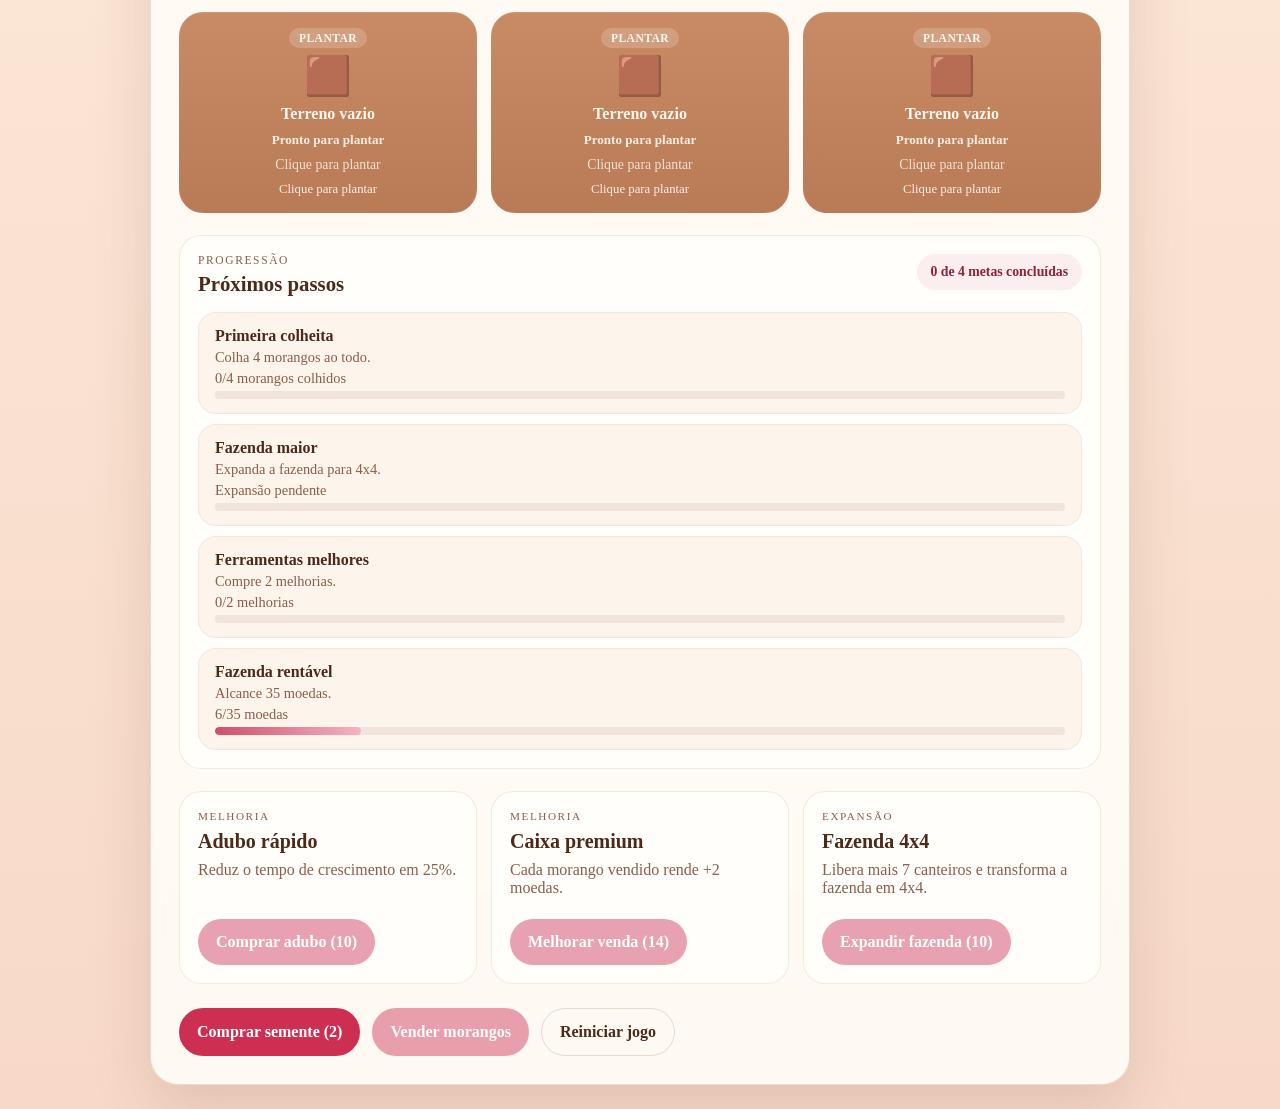
==== commit a843eedd: "feat: Implement a dynamic market system with fluctuating strawberry sell prices, dedicated UI, and s" ====
--- a/index.html
+++ b/index.html
@@ -50,8 +50,9 @@
             <strong class="stat__value" id="berryCount">0</strong>
           </article>
           <article class="stat" id="sellPriceCard">
-            <span class="stat__label">Venda atual</span>
+            <span class="stat__label">Venda agora</span>
             <strong class="stat__value" id="sellPriceValue">3 moedas</strong>
+            <span class="stat__hint" id="sellPriceHint">Mercado estável.</span>
           </article>
           <article class="stat" id="growthTimeCard">
             <span class="stat__label">Tempo atual</span>
@@ -132,6 +133,22 @@
           </div>
         </section>
 
+        <section class="market-banner market-banner--steady" id="marketBanner" aria-live="polite">
+          <div>
+            <p class="market-banner__eyebrow">Mercado do morango</p>
+            <h2 id="marketHeadline">Preço estável</h2>
+            <p class="market-banner__text" id="marketSummary">
+              O mercado muda sozinho com o tempo. Venda no melhor momento.
+            </p>
+            <p class="market-banner__effect" id="marketEffect">Preço base atual: 3 moedas por morango.</p>
+          </div>
+          <div class="market-banner__aside">
+            <div class="market-banner__price" id="marketPriceValue">3 moedas</div>
+            <div class="market-banner__change" id="marketChangeIndicator">Sem mudança</div>
+            <div class="market-banner__timer" id="marketTimer">Atualiza em 12s</div>
+          </div>
+        </section>
+
         <section class="farm-section">
           <div class="farm-grid" id="farmGrid" aria-label="Grade da fazenda"></div>
         </section>
--- a/style.css
+++ b/style.css
@@ -189,6 +189,13 @@
   font-size: clamp(1.5rem, 3vw, 2.2rem);
 }
 
+.stat__hint {
+  display: block;
+  margin-top: 6px;
+  font-size: 0.8rem;
+  color: var(--muted);
+}
+
 .status-bar {
   margin-top: 18px;
   padding: 14px 16px;
@@ -475,6 +482,80 @@
   border-radius: inherit;
   background: linear-gradient(90deg, rgba(75, 42, 26, 0.75), rgba(75, 42, 26, 0.28));
   transition: width 160ms linear;
+}
+
+.market-banner {
+  display: flex;
+  justify-content: space-between;
+  align-items: start;
+  gap: 16px;
+  margin-top: 18px;
+  padding: 18px;
+  border-radius: 22px;
+  border: 1px solid rgba(137, 76, 51, 0.12);
+  background: rgba(255, 255, 255, 0.72);
+}
+
+.market-banner--up {
+  background: linear-gradient(135deg, rgba(234, 255, 237, 0.95), rgba(118, 196, 133, 0.28));
+}
+
+.market-banner--down {
+  background: linear-gradient(135deg, rgba(255, 241, 240, 0.95), rgba(219, 106, 106, 0.24));
+}
+
+.market-banner--steady {
+  background: linear-gradient(135deg, rgba(255, 251, 240, 0.95), rgba(243, 179, 71, 0.18));
+}
+
+.market-banner__eyebrow {
+  margin: 0 0 6px;
+  text-transform: uppercase;
+  letter-spacing: 0.14em;
+  font-size: 0.72rem;
+  color: var(--muted);
+}
+
+.market-banner h2,
+.market-banner__text,
+.market-banner__effect {
+  margin: 0;
+}
+
+.market-banner h2 {
+  font-size: 1.3rem;
+}
+
+.market-banner__text {
+  margin-top: 8px;
+  color: var(--muted);
+}
+
+.market-banner__effect {
+  margin-top: 8px;
+  font-size: 0.88rem;
+  font-weight: 700;
+}
+
+.market-banner__aside {
+  display: grid;
+  gap: 10px;
+  justify-items: end;
+}
+
+.market-banner__price {
+  padding: 12px 16px;
+  border-radius: 999px;
+  background: rgba(75, 42, 26, 0.08);
+  font-size: 1.05rem;
+  font-weight: 700;
+}
+
+.market-banner__change,
+.market-banner__timer {
+  font-size: 0.84rem;
+  color: var(--muted);
+  font-weight: 700;
 }
 
 .farm-section {
@@ -846,11 +927,19 @@
     flex-direction: column;
   }
 
+  .market-banner {
+    flex-direction: column;
+  }
+
   .combo-strip {
     flex-direction: column;
   }
 
   .event-banner__aside {
+    justify-items: stretch;
+  }
+
+  .market-banner__aside {
     justify-items: stretch;
   }
 
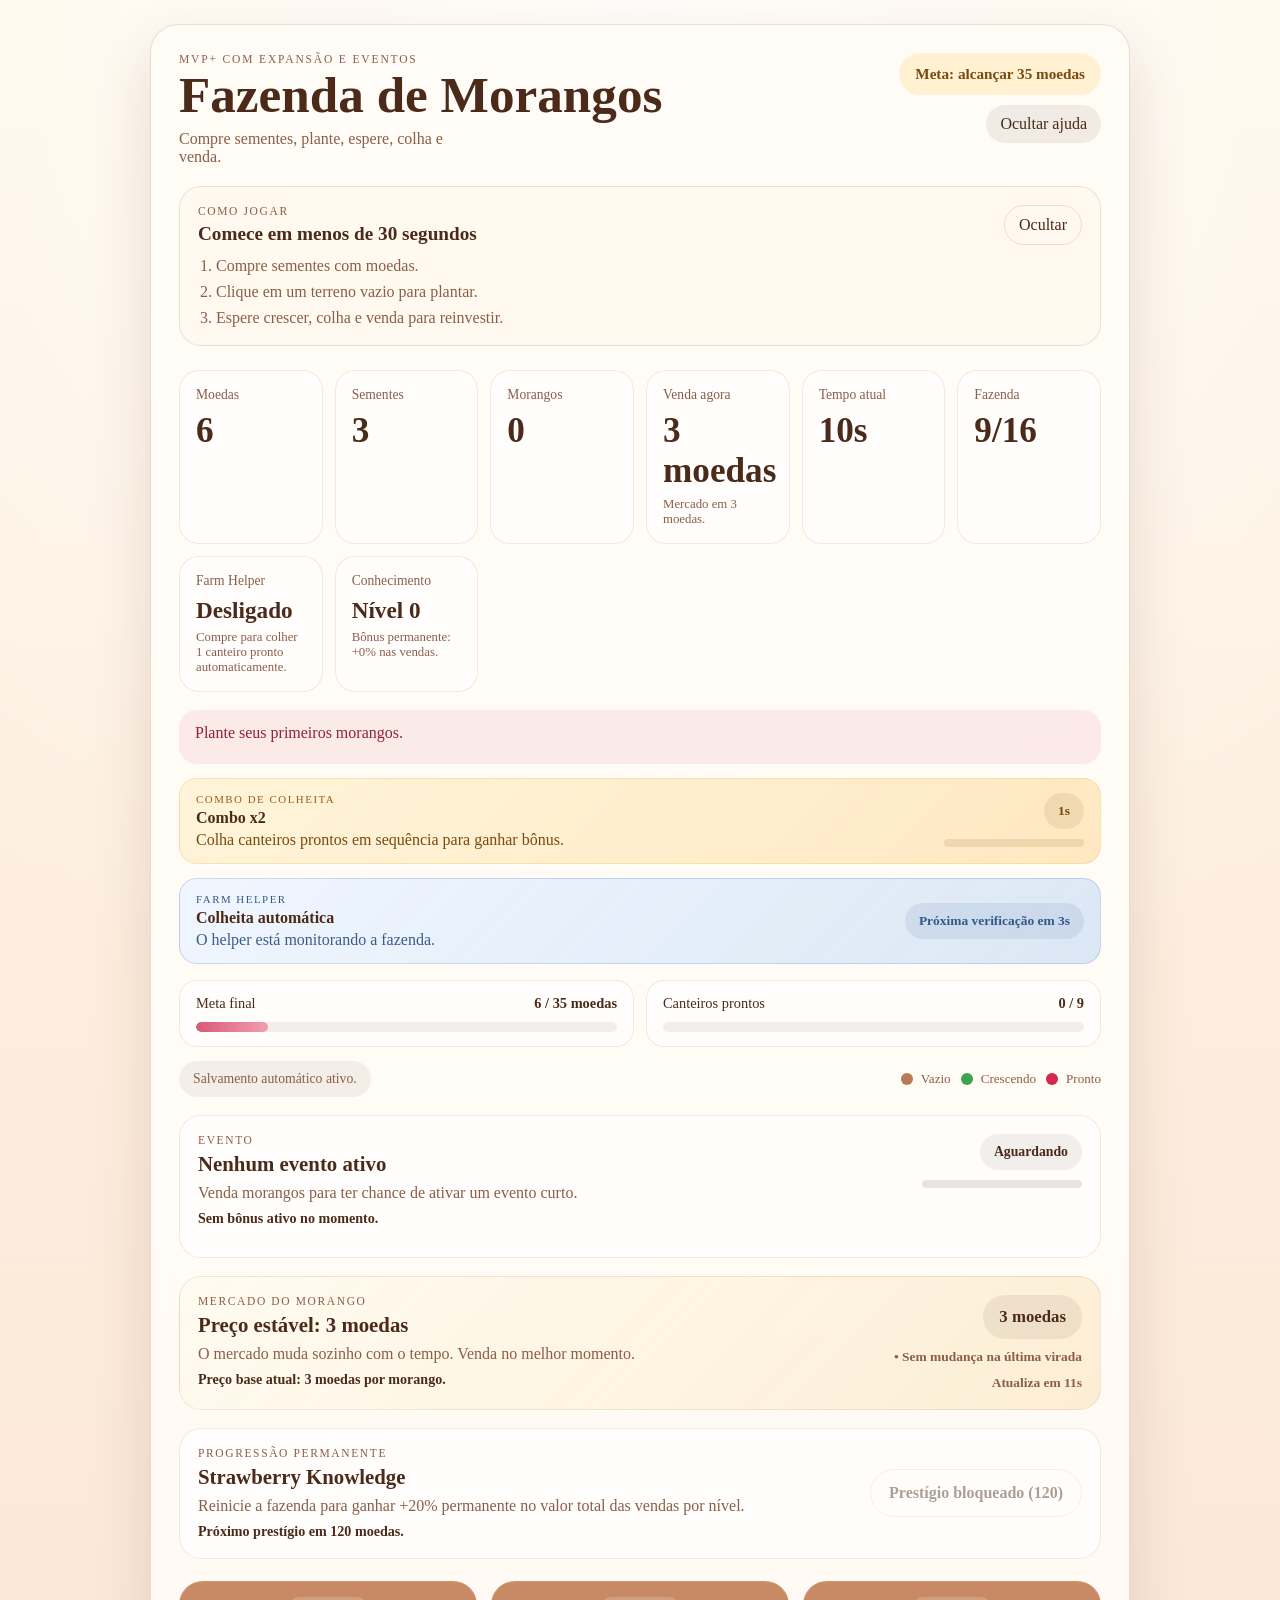
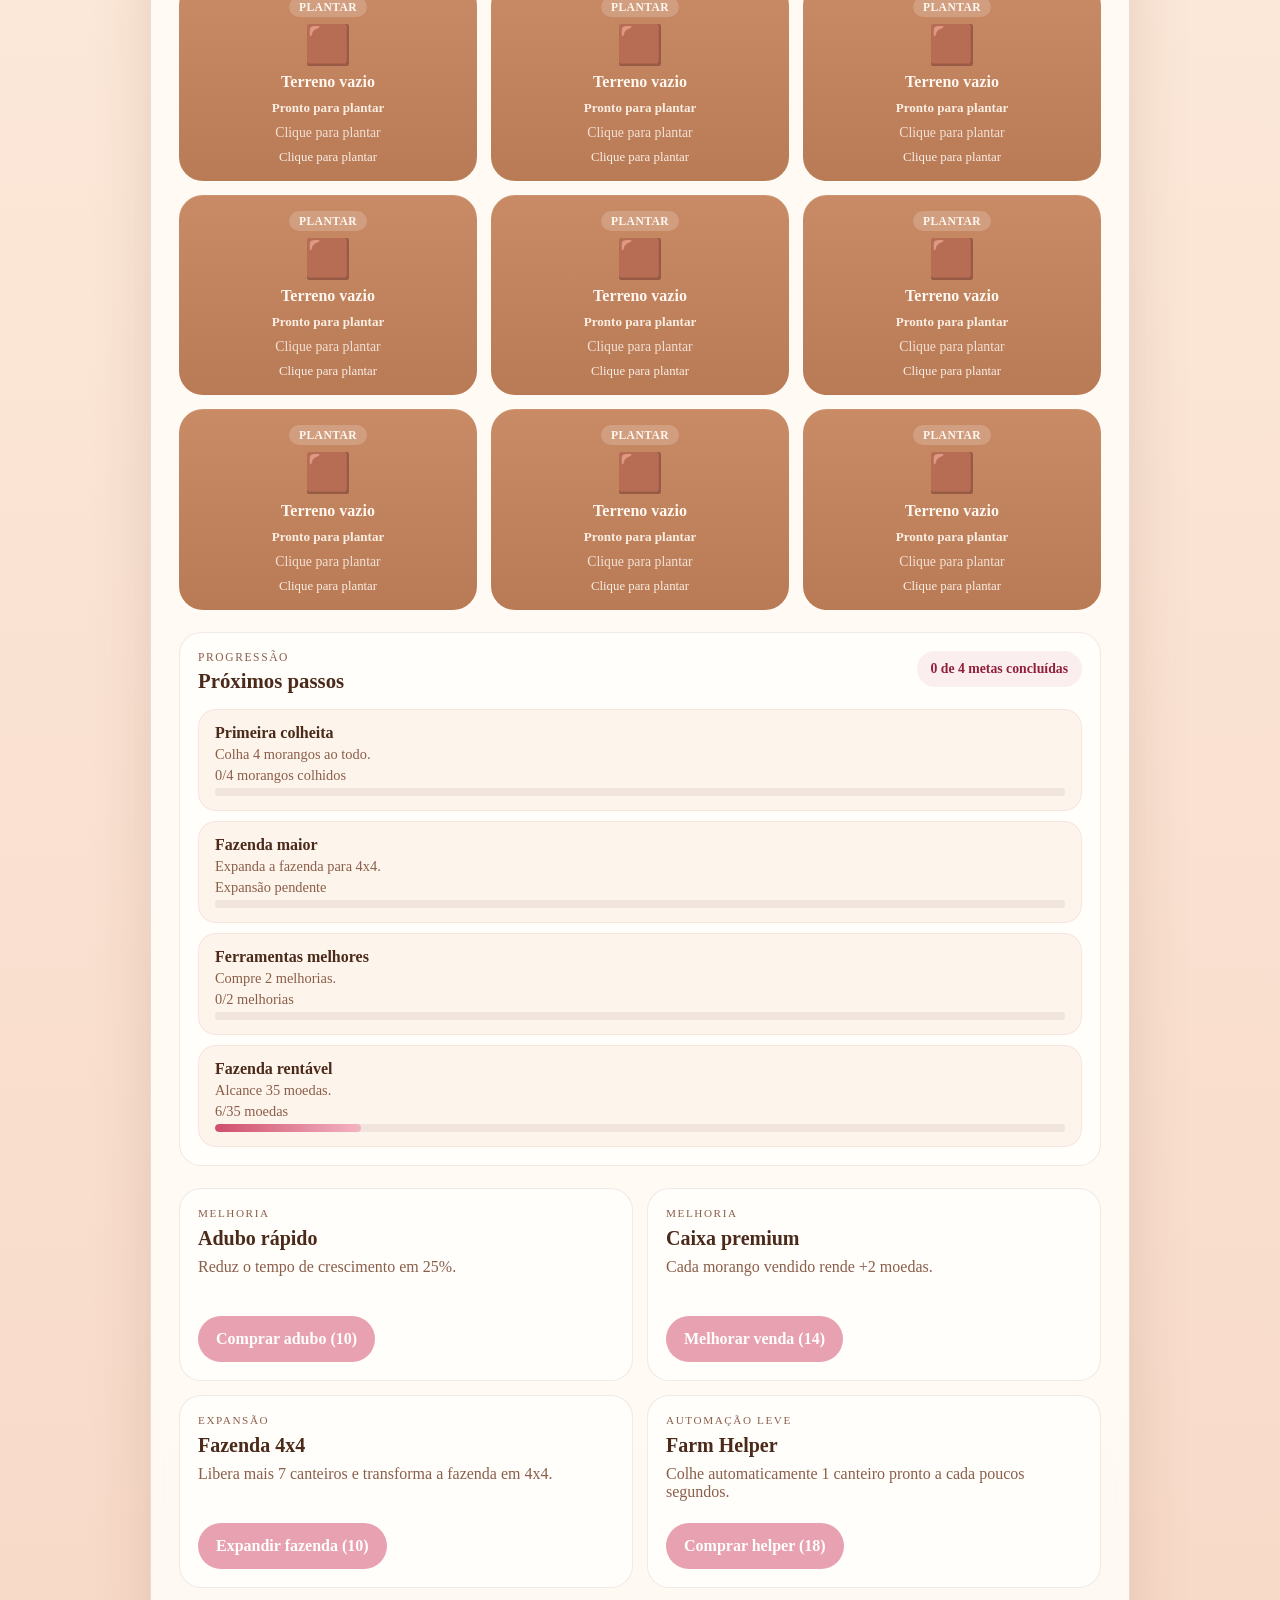
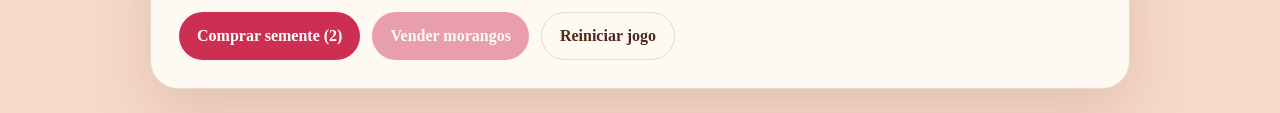
==== commit 370b99f5: "feat: sprint 7 Implement the Strawberry Knowledge (prestige) system with new UI, game logic, and com" ====
--- a/index.html
+++ b/index.html
@@ -62,6 +62,16 @@
             <span class="stat__label">Fazenda</span>
             <strong class="stat__value" id="plotCountValue">9/16</strong>
           </article>
+          <article class="stat" id="helperCard">
+            <span class="stat__label">Farm Helper</span>
+            <strong class="stat__value stat__value--small" id="helperStatusValue">Desligado</strong>
+            <span class="stat__hint" id="helperStatusHint">Compre para colher 1 canteiro pronto automaticamente.</span>
+          </article>
+          <article class="stat" id="prestigeCard">
+            <span class="stat__label">Conhecimento</span>
+            <strong class="stat__value stat__value--small" id="prestigeLevelValue">Nível 0</strong>
+            <span class="stat__hint" id="prestigeBonusHint">Bônus permanente: +0% nas vendas.</span>
+          </article>
         </section>
 
         <section class="status-bar">
@@ -80,6 +90,15 @@
               <div class="combo-strip__progress-fill" id="comboProgressBar"></div>
             </div>
           </div>
+        </section>
+
+        <section class="helper-strip" id="helperStrip" aria-live="polite" hidden>
+          <div>
+            <p class="helper-strip__eyebrow">Farm Helper</p>
+            <strong class="helper-strip__title">Colheita automática</strong>
+            <p class="helper-strip__text" id="helperStripText">O helper está monitorando a fazenda.</p>
+          </div>
+          <div class="helper-strip__timer" id="helperStripTimer">Próxima verificação em 3s</div>
         </section>
 
         <section class="milestone-toast" id="milestoneToast" aria-live="polite" hidden>
@@ -149,6 +168,18 @@
           </div>
         </section>
 
+        <section class="prestige-panel" id="prestigePanel" aria-live="polite">
+          <div>
+            <p class="prestige-panel__eyebrow">Progressão permanente</p>
+            <h2 id="prestigePanelTitle">Strawberry Knowledge</h2>
+            <p class="prestige-panel__text" id="prestigePanelDescription">
+              Alcance o requisito de moedas para reiniciar a fazenda e ganhar bônus permanente nas vendas.
+            </p>
+            <p class="prestige-panel__meta" id="prestigeThresholdText">Próximo prestígio em 120 moedas.</p>
+          </div>
+          <button class="action-btn action-btn--ghost" id="prestigeButton" type="button">Prestigiar fazenda</button>
+        </section>
+
         <section class="farm-section">
           <div class="farm-grid" id="farmGrid" aria-label="Grade da fazenda"></div>
         </section>
@@ -191,6 +222,15 @@
             </p>
             <button class="action-btn" id="expandFarmButton" type="button">Expandir fazenda (10)</button>
           </article>
+
+          <article class="upgrade-card">
+            <p class="upgrade-card__eyebrow">Automação leve</p>
+            <h2>Farm Helper</h2>
+            <p class="upgrade-card__text" id="helperDescription">
+              Colhe automaticamente 1 canteiro pronto a cada poucos segundos.
+            </p>
+            <button class="action-btn" id="helperButton" type="button">Comprar helper (18)</button>
+          </article>
         </section>
 
         <section class="actions" aria-label="Ações">
--- a/style.css
+++ b/style.css
@@ -159,7 +159,7 @@
 
 .stats {
   display: grid;
-  grid-template-columns: repeat(6, minmax(0, 1fr));
+  grid-template-columns: repeat(auto-fit, minmax(132px, 1fr));
   gap: 12px;
   margin-top: 24px;
 }
@@ -187,6 +187,10 @@
   display: block;
   margin-top: 8px;
   font-size: clamp(1.5rem, 3vw, 2.2rem);
+}
+
+.stat__value--small {
+  font-size: clamp(1.1rem, 2.4vw, 1.45rem);
 }
 
 .stat__hint {
@@ -239,6 +243,46 @@
   border: 1px solid rgba(243, 179, 71, 0.28);
 }
 
+.helper-strip {
+  display: flex;
+  justify-content: space-between;
+  align-items: center;
+  gap: 16px;
+  margin-top: 14px;
+  padding: 14px 16px;
+  border-radius: 18px;
+  background: linear-gradient(135deg, rgba(240, 246, 255, 0.96), rgba(169, 203, 244, 0.42));
+  border: 1px solid rgba(84, 123, 201, 0.24);
+}
+
+.helper-strip__eyebrow {
+  margin: 0 0 4px;
+  text-transform: uppercase;
+  letter-spacing: 0.14em;
+  font-size: 0.68rem;
+  color: #35578a;
+}
+
+.helper-strip__title,
+.helper-strip__text {
+  margin: 0;
+}
+
+.helper-strip__text {
+  margin-top: 4px;
+  color: #3a5c8b;
+}
+
+.helper-strip__timer {
+  flex-shrink: 0;
+  padding: 10px 14px;
+  border-radius: 999px;
+  background: rgba(53, 87, 138, 0.1);
+  color: #35578a;
+  font-size: 0.84rem;
+  font-weight: 700;
+}
+
 .combo-strip__eyebrow {
   margin: 0 0 4px;
   text-transform: uppercase;
@@ -556,6 +600,53 @@
   font-size: 0.84rem;
   color: var(--muted);
   font-weight: 700;
+}
+
+.prestige-panel {
+  display: flex;
+  justify-content: space-between;
+  align-items: center;
+  gap: 16px;
+  margin-top: 18px;
+  padding: 18px;
+  border-radius: 22px;
+  border: 1px solid rgba(137, 76, 51, 0.12);
+  background: rgba(255, 255, 255, 0.72);
+}
+
+.prestige-panel--available {
+  background: linear-gradient(135deg, rgba(255, 248, 228, 0.95), rgba(243, 179, 71, 0.24));
+  border-color: rgba(243, 179, 71, 0.42);
+}
+
+.prestige-panel__eyebrow {
+  margin: 0 0 6px;
+  text-transform: uppercase;
+  letter-spacing: 0.14em;
+  font-size: 0.72rem;
+  color: var(--muted);
+}
+
+.prestige-panel h2,
+.prestige-panel__text,
+.prestige-panel__meta {
+  margin: 0;
+}
+
+.prestige-panel h2 {
+  font-size: 1.3rem;
+}
+
+.prestige-panel__text {
+  margin-top: 8px;
+  color: var(--muted);
+}
+
+.prestige-panel__meta {
+  margin-top: 8px;
+  font-size: 0.88rem;
+  font-weight: 700;
+  color: var(--text);
 }
 
 .farm-section {
@@ -777,9 +868,13 @@
   animation: harvestFlash 420ms ease-out;
 }
 
+.plot--harvested-auto {
+  animation: harvestFlashAuto 560ms ease-out;
+}
+
 .upgrades {
   display: grid;
-  grid-template-columns: repeat(3, minmax(0, 1fr));
+  grid-template-columns: repeat(2, minmax(0, 1fr));
   gap: 14px;
   margin-top: 22px;
 }
@@ -836,6 +931,20 @@
   }
 }
 
+@keyframes harvestFlashAuto {
+  0% {
+    transform: scale(0.97);
+    filter: brightness(1.2) saturate(1.15);
+    box-shadow: 0 0 0 rgba(112, 162, 255, 0.1);
+  }
+
+  100% {
+    transform: scale(1);
+    filter: brightness(1);
+    box-shadow: 0 14px 28px rgba(84, 123, 201, 0.18);
+  }
+}
+
 .actions {
   display: flex;
   flex-wrap: wrap;
@@ -931,8 +1040,18 @@
     flex-direction: column;
   }
 
+  .prestige-panel {
+    flex-direction: column;
+    align-items: stretch;
+  }
+
   .combo-strip {
     flex-direction: column;
+  }
+
+  .helper-strip {
+    flex-direction: column;
+    align-items: start;
   }
 
   .event-banner__aside {
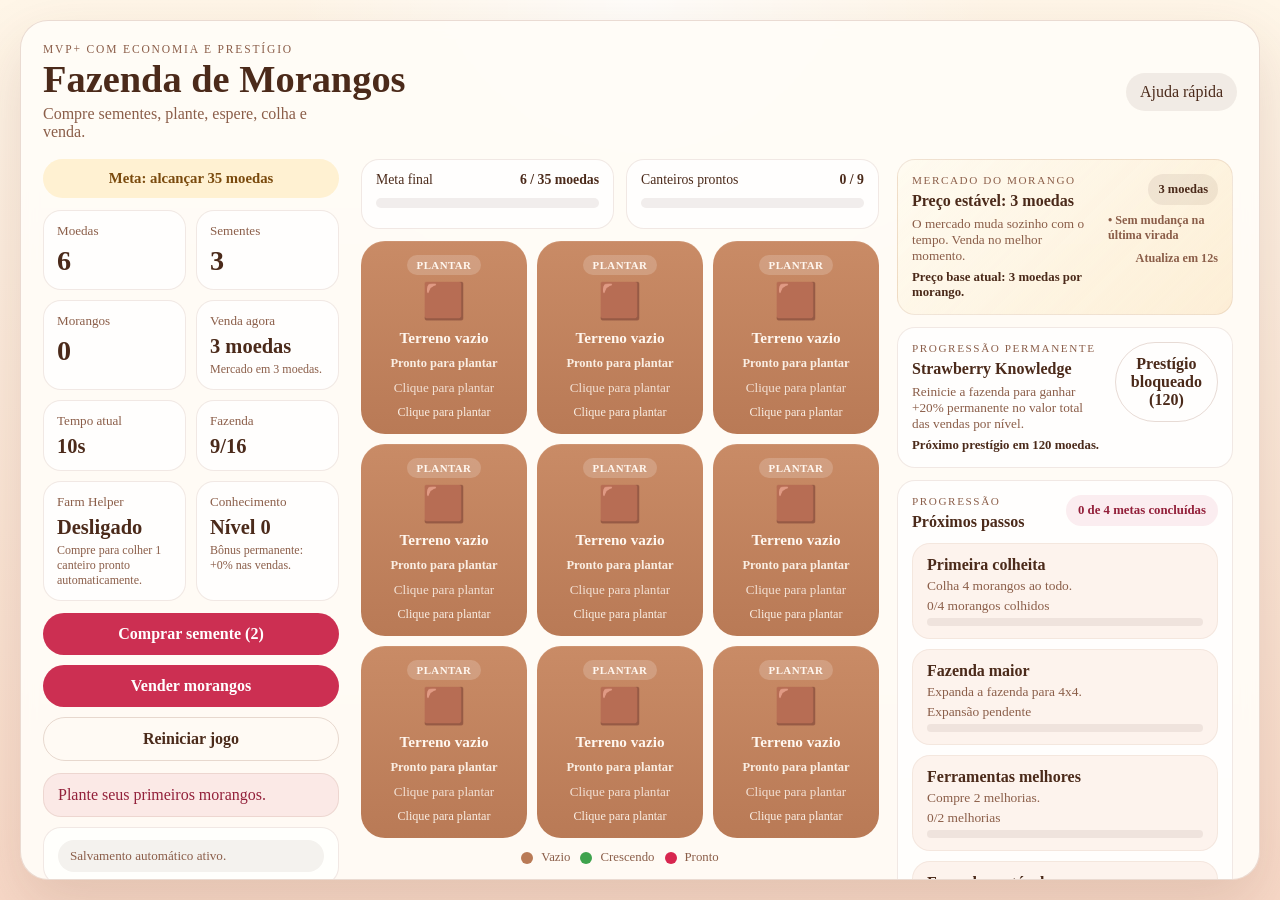
==== commit 551999f2: "refactor: sprint 9Reorganize game into a modular architecture with dedicated systems, state manageme" ====
--- a/index.html
+++ b/index.html
@@ -2,246 +2,14 @@
 <html lang="pt-BR">
   <head>
     <meta charset="UTF-8" />
+    <meta http-equiv="refresh" content="0; url=public/index.html" />
     <meta name="viewport" content="width=device-width, initial-scale=1.0" />
     <title>Fazenda de Morangos</title>
-    <link rel="stylesheet" href="style.css" />
   </head>
   <body>
-    <main class="app">
-      <section class="panel">
-        <div class="panel__header">
-          <div>
-            <p class="eyebrow">MVP+ com expansão e eventos</p>
-            <h1>Fazenda de Morangos</h1>
-            <p class="subtitle">Compre sementes, plante, espere, colha e venda.</p>
-          </div>
-          <div class="header-side">
-            <div class="goal" id="goalStatus" aria-live="polite">Meta: alcançar 35 moedas</div>
-            <button class="helper-btn" id="helpToggleButton" type="button" aria-expanded="true">Ajuda rápida</button>
-          </div>
-        </div>
-
-        <section class="help-panel" id="helpPanel" aria-label="Ajuda inicial">
-          <div class="help-panel__header">
-            <div>
-              <p class="help-panel__eyebrow">Como jogar</p>
-              <h2>Comece em menos de 30 segundos</h2>
-            </div>
-            <button class="helper-btn helper-btn--ghost" id="helpDismissButton" type="button">Ocultar</button>
-          </div>
-          <ol class="help-steps">
-            <li>Compre sementes com moedas.</li>
-            <li>Clique em um terreno vazio para plantar.</li>
-            <li>Espere crescer, colha e venda para reinvestir.</li>
-          </ol>
-        </section>
-
-        <section class="stats" aria-label="Recursos">
-          <article class="stat" id="moneyCard">
-            <span class="stat__label">Moedas</span>
-            <strong class="stat__value" id="moneyCount">0</strong>
-          </article>
-          <article class="stat" id="seedCard">
-            <span class="stat__label">Sementes</span>
-            <strong class="stat__value" id="seedCount">0</strong>
-          </article>
-          <article class="stat" id="berryCard">
-            <span class="stat__label">Morangos</span>
-            <strong class="stat__value" id="berryCount">0</strong>
-          </article>
-          <article class="stat" id="sellPriceCard">
-            <span class="stat__label">Venda agora</span>
-            <strong class="stat__value" id="sellPriceValue">3 moedas</strong>
-            <span class="stat__hint" id="sellPriceHint">Mercado estável.</span>
-          </article>
-          <article class="stat" id="growthTimeCard">
-            <span class="stat__label">Tempo atual</span>
-            <strong class="stat__value" id="growthTimeValue">10s</strong>
-          </article>
-          <article class="stat" id="plotCountCard">
-            <span class="stat__label">Fazenda</span>
-            <strong class="stat__value" id="plotCountValue">9/16</strong>
-          </article>
-          <article class="stat" id="helperCard">
-            <span class="stat__label">Farm Helper</span>
-            <strong class="stat__value stat__value--small" id="helperStatusValue">Desligado</strong>
-            <span class="stat__hint" id="helperStatusHint">Compre para colher 1 canteiro pronto automaticamente.</span>
-          </article>
-          <article class="stat" id="prestigeCard">
-            <span class="stat__label">Conhecimento</span>
-            <strong class="stat__value stat__value--small" id="prestigeLevelValue">Nível 0</strong>
-            <span class="stat__hint" id="prestigeBonusHint">Bônus permanente: +0% nas vendas.</span>
-          </article>
-        </section>
-
-        <section class="status-bar">
-          <p id="statusMessage" aria-live="polite">Plante seus primeiros morangos.</p>
-        </section>
-
-        <section class="combo-strip" id="comboStrip" aria-live="polite" hidden>
-          <div>
-            <p class="combo-strip__eyebrow">Combo de colheita</p>
-            <strong class="combo-strip__title" id="comboTitle">Combo x2</strong>
-            <p class="combo-strip__text" id="comboText">Colha canteiros prontos em sequência para ganhar bônus.</p>
-          </div>
-          <div class="combo-strip__aside">
-            <div class="combo-strip__timer" id="comboTimer">1s</div>
-            <div class="combo-strip__progress">
-              <div class="combo-strip__progress-fill" id="comboProgressBar"></div>
-            </div>
-          </div>
-        </section>
-
-        <section class="helper-strip" id="helperStrip" aria-live="polite" hidden>
-          <div>
-            <p class="helper-strip__eyebrow">Farm Helper</p>
-            <strong class="helper-strip__title">Colheita automática</strong>
-            <p class="helper-strip__text" id="helperStripText">O helper está monitorando a fazenda.</p>
-          </div>
-          <div class="helper-strip__timer" id="helperStripTimer">Próxima verificação em 3s</div>
-        </section>
-
-        <section class="milestone-toast" id="milestoneToast" aria-live="polite" hidden>
-          <strong class="milestone-toast__title">Meta concluída</strong>
-          <p class="milestone-toast__text" id="milestoneToastText"></p>
-        </section>
-
-        <section class="progress-strip" aria-label="Indicadores de progresso">
-          <article class="progress-card">
-            <div class="progress-card__head">
-              <span>Meta final</span>
-              <strong id="moneyGoalProgressLabel">0 / 35 moedas</strong>
-            </div>
-            <div class="progress-card__bar">
-              <div class="progress-card__fill" id="moneyGoalProgressBar"></div>
-            </div>
-          </article>
-          <article class="progress-card">
-            <div class="progress-card__head">
-              <span>Canteiros prontos</span>
-              <strong id="readyPlotProgressLabel">0 / 9</strong>
-            </div>
-            <div class="progress-card__bar">
-              <div class="progress-card__fill progress-card__fill--ready" id="readyPlotProgressBar"></div>
-            </div>
-          </article>
-        </section>
-
-        <section class="meta-row" aria-label="Status do jogo">
-          <div class="save-status" id="saveStatus" aria-live="polite">Salvamento automático pendente.</div>
-          <div class="legend" aria-label="Estados dos canteiros">
-            <span class="legend__item"><span class="legend__dot legend__dot--empty"></span>Vazio</span>
-            <span class="legend__item"><span class="legend__dot legend__dot--growing"></span>Crescendo</span>
-            <span class="legend__item"><span class="legend__dot legend__dot--ready"></span>Pronto</span>
-          </div>
-        </section>
-
-        <section class="event-banner event-banner--idle" id="eventBanner" aria-live="polite">
-          <div>
-            <p class="event-banner__eyebrow">Evento</p>
-            <h2 id="eventTitle">Nenhum evento ativo</h2>
-            <p class="event-banner__text" id="eventDescription">Venda morangos para ter chance de ativar um evento curto.</p>
-            <p class="event-banner__effect" id="eventEffect">Sem bônus ativo no momento.</p>
-            <div class="event-banner__tags" id="eventTags" hidden></div>
-          </div>
-          <div class="event-banner__aside">
-            <div class="event-banner__timer" id="eventTimer">Aguardando</div>
-            <div class="event-banner__progress">
-              <div class="event-banner__progress-fill" id="eventProgressBar"></div>
-            </div>
-          </div>
-        </section>
-
-        <section class="market-banner market-banner--steady" id="marketBanner" aria-live="polite">
-          <div>
-            <p class="market-banner__eyebrow">Mercado do morango</p>
-            <h2 id="marketHeadline">Preço estável</h2>
-            <p class="market-banner__text" id="marketSummary">
-              O mercado muda sozinho com o tempo. Venda no melhor momento.
-            </p>
-            <p class="market-banner__effect" id="marketEffect">Preço base atual: 3 moedas por morango.</p>
-          </div>
-          <div class="market-banner__aside">
-            <div class="market-banner__price" id="marketPriceValue">3 moedas</div>
-            <div class="market-banner__change" id="marketChangeIndicator">Sem mudança</div>
-            <div class="market-banner__timer" id="marketTimer">Atualiza em 12s</div>
-          </div>
-        </section>
-
-        <section class="prestige-panel" id="prestigePanel" aria-live="polite">
-          <div>
-            <p class="prestige-panel__eyebrow">Progressão permanente</p>
-            <h2 id="prestigePanelTitle">Strawberry Knowledge</h2>
-            <p class="prestige-panel__text" id="prestigePanelDescription">
-              Alcance o requisito de moedas para reiniciar a fazenda e ganhar bônus permanente nas vendas.
-            </p>
-            <p class="prestige-panel__meta" id="prestigeThresholdText">Próximo prestígio em 120 moedas.</p>
-          </div>
-          <button class="action-btn action-btn--ghost" id="prestigeButton" type="button">Prestigiar fazenda</button>
-        </section>
-
-        <section class="farm-section">
-          <div class="farm-grid" id="farmGrid" aria-label="Grade da fazenda"></div>
-        </section>
-
-        <section class="progression" aria-label="Progresso">
-          <div class="progression__header">
-            <div>
-              <p class="progression__eyebrow">Progressão</p>
-              <h2>Próximos passos</h2>
-            </div>
-            <div class="progression__summary" id="progressSummary">0 de 4 metas concluídas</div>
-          </div>
-          <ul class="goal-list" id="goalList" aria-live="polite"></ul>
-        </section>
-
-        <section class="upgrades" aria-label="Melhorias">
-          <article class="upgrade-card">
-            <p class="upgrade-card__eyebrow">Melhoria</p>
-            <h2>Adubo rápido</h2>
-            <p class="upgrade-card__text" id="fertilizerDescription">
-              Reduz o tempo de crescimento em 25%.
-            </p>
-            <button class="action-btn" id="fertilizerButton" type="button">Comprar adubo (10)</button>
-          </article>
-
-          <article class="upgrade-card">
-            <p class="upgrade-card__eyebrow">Melhoria</p>
-            <h2>Caixa premium</h2>
-            <p class="upgrade-card__text" id="marketDescription">
-              Cada morango vendido rende +2 moedas.
-            </p>
-            <button class="action-btn" id="marketButton" type="button">Melhorar venda (14)</button>
-          </article>
-
-          <article class="upgrade-card">
-            <p class="upgrade-card__eyebrow">Expansão</p>
-            <h2>Fazenda 4x4</h2>
-            <p class="upgrade-card__text" id="expansionDescription">
-              Libera mais 7 canteiros e amplia a produção.
-            </p>
-            <button class="action-btn" id="expandFarmButton" type="button">Expandir fazenda (10)</button>
-          </article>
-
-          <article class="upgrade-card">
-            <p class="upgrade-card__eyebrow">Automação leve</p>
-            <h2>Farm Helper</h2>
-            <p class="upgrade-card__text" id="helperDescription">
-              Colhe automaticamente 1 canteiro pronto a cada poucos segundos.
-            </p>
-            <button class="action-btn" id="helperButton" type="button">Comprar helper (18)</button>
-          </article>
-        </section>
-
-        <section class="actions" aria-label="Ações">
-          <button class="action-btn" id="buySeedButton" type="button">Comprar semente (2)</button>
-          <button class="action-btn" id="sellButton" type="button">Vender morangos</button>
-          <button class="action-btn action-btn--ghost" id="resetButton" type="button">Reiniciar jogo</button>
-        </section>
-      </section>
-    </main>
-
-    <script src="config.js"></script>
-    <script src="game.js"></script>
+    <p>
+      Redirecionando para
+      <a href="public/index.html">public/index.html</a>.
+    </p>
   </body>
 </html>
